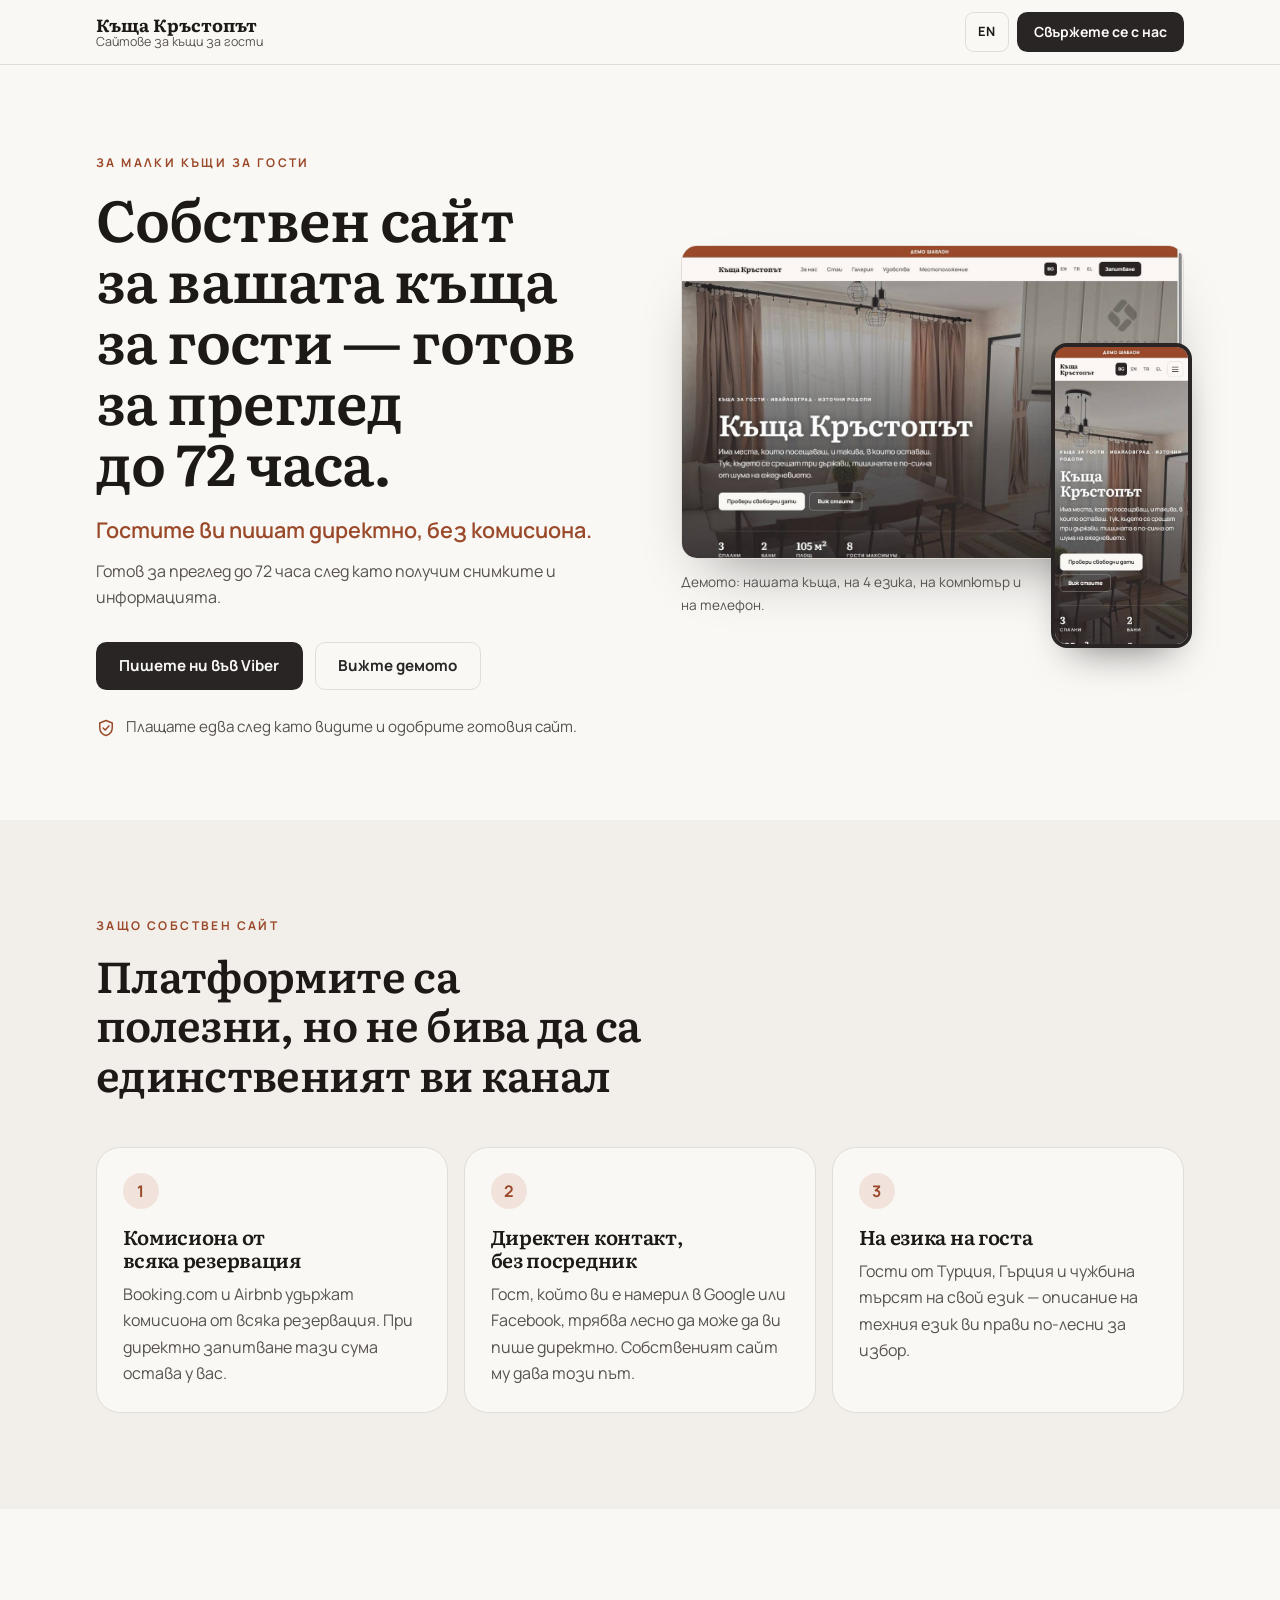
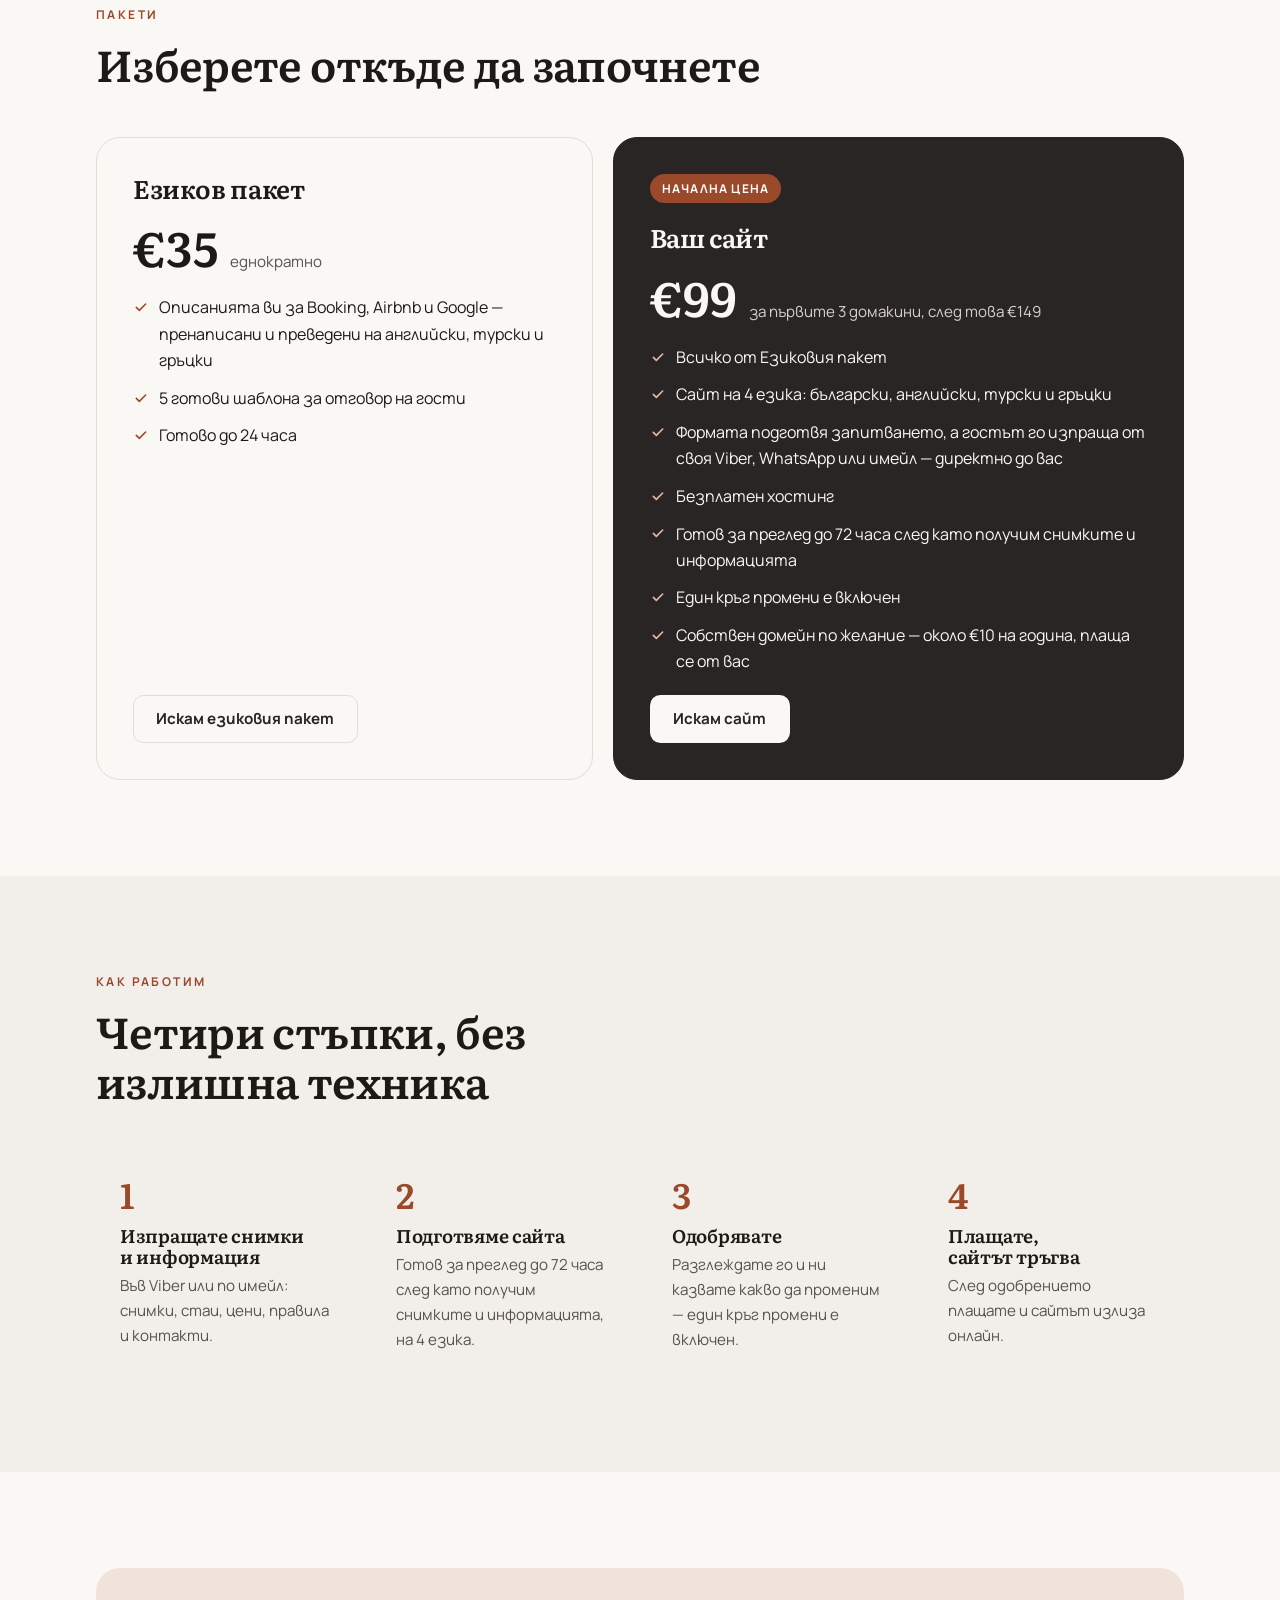
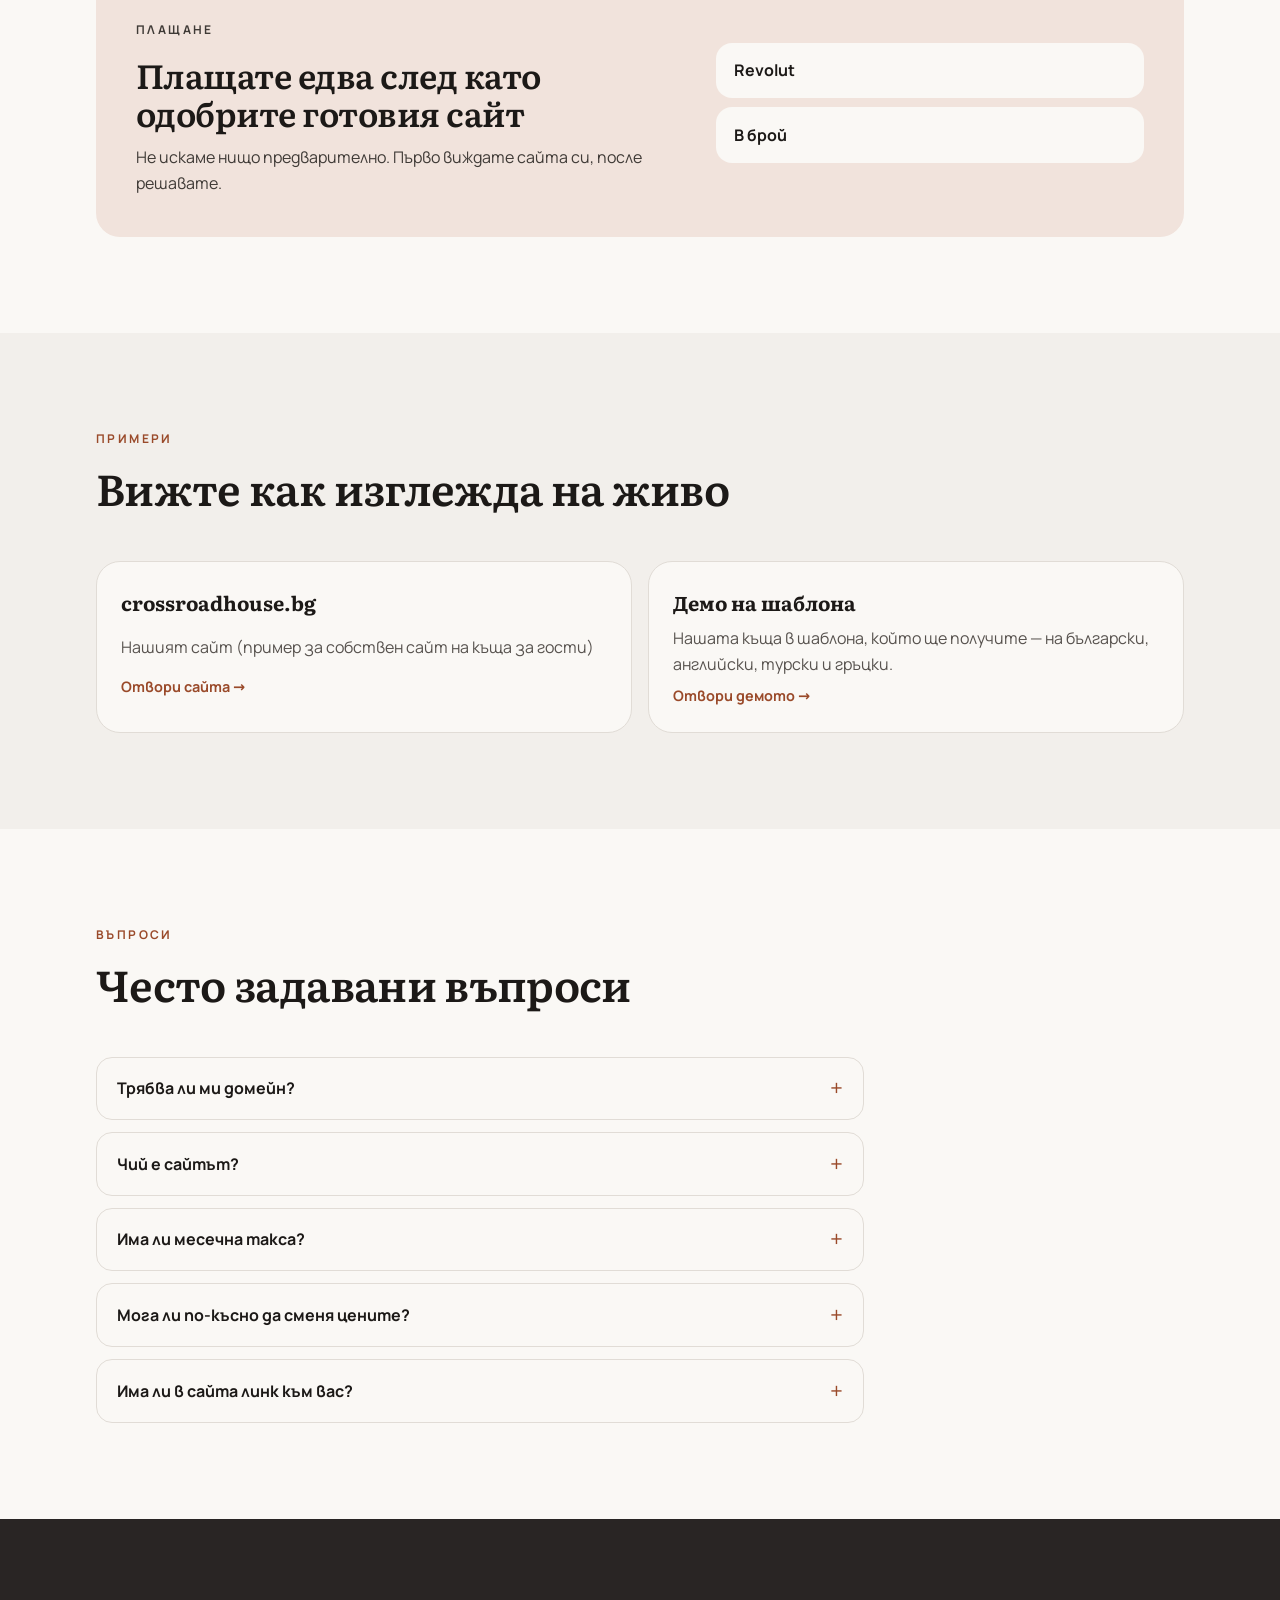
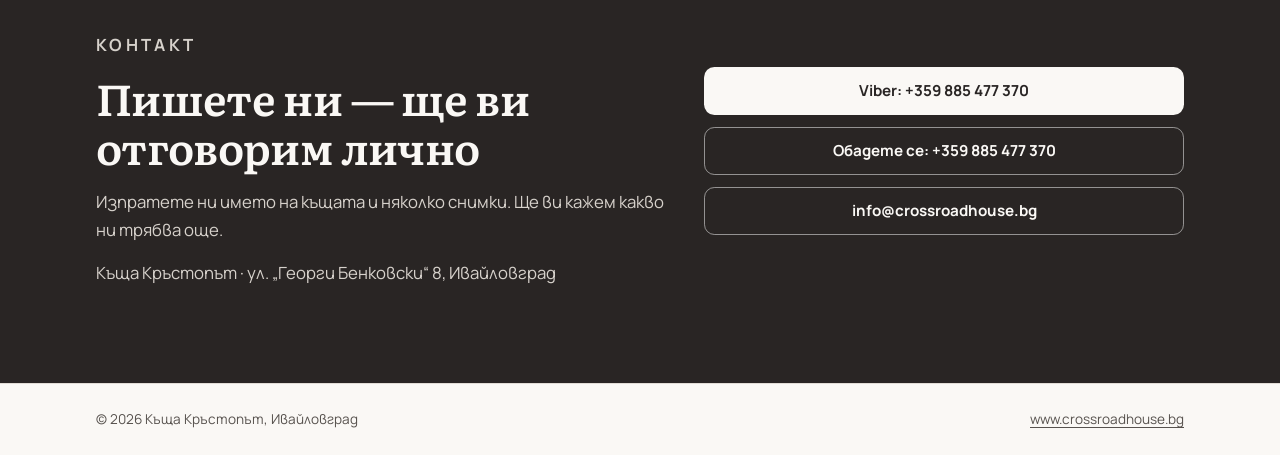
==== offer/index.html @ 69c19789 "Publish guesthouse website demo and offer page Co-Authored-By: Claude Opus 5.5 <noreply@anthropic.co" ====
<!doctype html>
<html lang="bg">
<head>
<meta charset="utf-8">
<meta name="viewport" content="width=device-width, initial-scale=1">
<title>Собствен сайт за вашата къща за гости — готов за преглед до 72 часа | Къща Кръстопът</title>
<meta name="description" content="Сайт на 4 езика за малки къщи за гости. Формата подготвя запитването, а гостът го изпраща от своя Viber, WhatsApp или имейл директно до вас, без комисиона. Плащате след одобрение.">
<meta property="og:type" content="website">
<meta property="og:site_name" content="Къща Кръстопът">
<meta property="og:title" content="Собствен сайт за вашата къща за гости — готов за преглед до 72 часа">
<meta property="og:description" content="Гостите ви пишат директно, без комисиона. Сайт на български, английски, турски и гръцки. Плащате след като одобрите готовия сайт.">
<meta property="og:image" content="https://veselin9931.github.io/guesthouse-web/offer/img/demo-desktop.jpg">
<meta property="og:image:width" content="1200">
<meta property="og:image:height" content="750">
<!-- og:url: set to the published address before sharing, e.g. https://USER.github.io/REPO/offer/ -->
<meta property="og:url" content="https://veselin9931.github.io/guesthouse-web/offer/">
<meta property="og:locale" content="bg_BG">
<meta name="twitter:card" content="summary_large_image">
<meta name="theme-color" content="#292524">
<link rel="icon" href="img/favicon.svg" type="image/svg+xml">
<link rel="stylesheet" href="fonts/fonts.css">
<style>
  :root {
    --color-primary: #292524;
    --color-accent: #9a4a2a;
    --color-bg: #faf8f5;
    --color-text: #1c1917;
    --color-surface: #f2efeb;
    --color-border: #e1dcd6;
    --color-muted: #57524e;
    --color-on-dark-muted: #d6d1cb;
    --font-heading: Literata, Georgia, serif;
    --font-body: Manrope, system-ui, -apple-system, "Segoe UI", sans-serif;
    --radius: 1rem;
    --radius-lg: 1.5rem;
    --gutter: clamp(1.25rem, 4vw, 2rem);
    --section-space: clamp(3.5rem, 8vw, 6rem);
  }
  *, *::before, *::after { box-sizing: border-box; }
  @media (prefers-reduced-motion: no-preference) { html { scroll-behavior: smooth; } }
  body { margin: 0; background: var(--color-bg); color: var(--color-text); font-family: var(--font-body); font-size: 1rem; line-height: 1.65; -webkit-font-smoothing: antialiased; }
  h1, h2, h3 { font-family: var(--font-heading); font-weight: 600; line-height: 1.15; letter-spacing: -0.015em; margin: 0; text-wrap: balance; }
  p { margin: 0; }
  ul, ol { margin: 0; padding: 0; list-style: none; }
  img { display: block; max-width: 100%; height: auto; }
  a { color: inherit; text-underline-offset: 0.2em; }
  :focus-visible { outline: 3px solid var(--color-accent); outline-offset: 3px; border-radius: 4px; }
  .dark :focus-visible { outline-color: var(--color-bg); }
  .visually-hidden { position: absolute !important; width: 1px; height: 1px; margin: -1px; overflow: hidden; clip: rect(0 0 0 0); white-space: nowrap; }
  .skip-link { position: absolute; left: 1rem; top: -4rem; z-index: 10; padding: 0.75rem 1rem; background: var(--color-primary); color: var(--color-bg); border-radius: 0.6rem; font-weight: 700; }
  .skip-link:focus { top: 1rem; }
  .container { width: 100%; max-width: calc(68rem + 2 * var(--gutter)); margin-inline: auto; padding-inline: var(--gutter); }
  .eyebrow { margin-bottom: 0.9rem; color: var(--color-accent); font-size: 0.75rem; font-weight: 700; letter-spacing: 0.2em; text-transform: uppercase; }
  .dark .eyebrow { color: var(--color-on-dark-muted); }
  .section { padding-block: var(--section-space); }
  .tinted { background: var(--color-surface); }
  .dark { background: var(--color-primary); color: var(--color-bg); }
  .section-title { font-size: clamp(1.8rem, 4.2vw, 2.7rem); }
  .section-head { max-width: 42rem; margin-bottom: clamp(2rem, 5vw, 3rem); }
  .section-head p:not(.eyebrow) { margin-top: 1rem; color: var(--color-muted); font-size: 1.05rem; }

  .button { display: inline-flex; align-items: center; justify-content: center; gap: 0.5rem; min-height: 3rem; padding: 0.75rem 1.4rem; border: 1.5px solid transparent; border-radius: 0.65rem; font: inherit; font-weight: 700; font-size: 0.95rem; line-height: 1.2; text-decoration: none; cursor: pointer; transition: background-color 180ms ease, border-color 180ms ease; }
  .button-primary { background: var(--color-primary); color: var(--color-bg); }
  .button-primary:hover { background: #1c1917; }
  .button-light { background: var(--color-bg); color: var(--color-primary); }
  .button-light:hover { background: #ebe7e2; }
  .button-outline { border-color: var(--color-border); color: var(--color-primary); }
  .button-outline:hover { border-color: var(--color-primary); }
  .button-ghost { border-color: rgb(255 255 255 / 0.5); color: var(--color-bg); }
  .button-ghost:hover { border-color: var(--color-bg); background: rgb(255 255 255 / 0.08); }

  .site-header { position: sticky; top: 0; z-index: 5; background: rgb(250 248 245 / 0.92); backdrop-filter: blur(10px); -webkit-backdrop-filter: blur(10px); border-bottom: 1px solid var(--color-border); }
  .header-inner { display: flex; align-items: center; justify-content: space-between; gap: 1rem; min-height: 4rem; }
  .brand { display: grid; line-height: 1.2; text-decoration: none; }
  .brand strong { font-family: var(--font-heading); font-size: 1.1rem; }
  .brand span { color: var(--color-muted); font-size: 0.78rem; }
  .header-actions { display: flex; align-items: center; gap: 0.5rem; }
  .lang-toggle { display: inline-grid; place-items: center; min-width: 2.75rem; min-height: 2.5rem; padding: 0 0.6rem; border: 1px solid var(--color-border); border-radius: 0.55rem; background: transparent; color: var(--color-text); font: inherit; font-size: 0.8rem; font-weight: 700; letter-spacing: 0.06em; cursor: pointer; }
  .lang-toggle:hover { border-color: var(--color-primary); }
  .header-cta { display: none; }
  @media (min-width: 720px) { .header-cta { display: inline-flex; min-height: 2.5rem; padding: 0.5rem 1rem; font-size: 0.875rem; } }

  .hero { padding-block: clamp(3rem, 8vw, 5.5rem) clamp(3rem, 7vw, 5rem); }
  .hero-grid { display: grid; gap: 3rem; align-items: center; }
  @media (min-width: 960px) { .hero-grid { grid-template-columns: 1.05fr 1fr; gap: 3.5rem; } }
  .hero h1 { font-size: clamp(2.2rem, 5.6vw, 3.6rem); line-height: 1.06; }
  .hero-lead { margin-top: 1.25rem; font-size: clamp(1.1rem, 2.4vw, 1.35rem); font-weight: 600; color: var(--color-accent); }
  .hero-timing { margin-top: 0.6rem; color: var(--color-muted); }
  .hero-actions { display: flex; flex-wrap: wrap; gap: 0.75rem; margin-top: 2rem; }
  .trust-note { display: flex; align-items: flex-start; gap: 0.6rem; margin-top: 1.5rem; color: var(--color-muted); font-size: 0.95rem; }
  .trust-note svg { flex-shrink: 0; margin-top: 0.2rem; color: var(--color-accent); }
  .preview { position: relative; margin: 0; padding-bottom: 2rem; }
  .preview-desktop { width: 100%; aspect-ratio: 1200 / 750; object-fit: cover; object-position: top; border-radius: var(--radius); border: 1px solid var(--color-border); box-shadow: 0 30px 60px -30px rgb(0 0 0 / 0.45); }
  .preview-mobile { position: absolute; right: -0.5rem; bottom: 0; width: 28%; aspect-ratio: 390 / 844; object-fit: cover; object-position: top; border-radius: 1rem; border: 4px solid var(--color-primary); box-shadow: 0 20px 40px -20px rgb(0 0 0 / 0.55); }
  .preview figcaption { margin-top: 0.75rem; padding-right: 32%; color: var(--color-muted); font-size: 0.85rem; }

  .problem-grid { display: grid; gap: 1rem; }
  @media (min-width: 820px) { .problem-grid { grid-template-columns: repeat(3, minmax(0, 1fr)); } }
  .problem { padding: 1.6rem; background: var(--color-bg); border: 1px solid var(--color-border); border-radius: var(--radius-lg); }
  .problem-number { display: inline-grid; place-items: center; width: 2.25rem; height: 2.25rem; margin-bottom: 1rem; border-radius: 999px; background: #f1e3dc; color: var(--color-accent); font-weight: 700; }
  .problem h3 { font-size: 1.25rem; margin-bottom: 0.6rem; }
  .problem p { color: var(--color-muted); }

  .package-grid { display: grid; gap: 1.25rem; align-items: stretch; }
  @media (min-width: 820px) { .package-grid { grid-template-columns: 1fr 1.15fr; } }
  .package { display: flex; flex-direction: column; gap: 1.25rem; padding: clamp(1.5rem, 4vw, 2.25rem); background: var(--color-bg); border: 1px solid var(--color-border); border-radius: var(--radius-lg); }
  .package.featured { background: var(--color-primary); color: var(--color-bg); border-color: var(--color-primary); }
  .package-tag { align-self: flex-start; padding: 0.3rem 0.75rem; border-radius: 999px; background: var(--color-accent); color: #fff; font-size: 0.75rem; font-weight: 700; letter-spacing: 0.1em; text-transform: uppercase; }
  .package h3 { font-size: 1.6rem; }
  .price { display: flex; align-items: baseline; flex-wrap: wrap; gap: 0.25rem 0.75rem; }
  .price strong { font-family: var(--font-heading); font-size: 3rem; font-weight: 600; line-height: 1; }
  .price span { color: var(--color-muted); font-size: 0.95rem; }
  .featured .price span { color: var(--color-on-dark-muted); }
  .features { display: grid; gap: 0.7rem; }
  .features li { display: flex; gap: 0.65rem; align-items: flex-start; }
  .features svg { flex-shrink: 0; margin-top: 0.3rem; color: var(--color-accent); }
  .featured .features svg { color: #e9b9a3; }
  .package .button { margin-top: auto; align-self: flex-start; }

  .steps { display: grid; gap: 1rem; counter-reset: step; }
  @media (min-width: 720px) { .steps { grid-template-columns: repeat(2, minmax(0, 1fr)); } }
  @media (min-width: 1000px) { .steps { grid-template-columns: repeat(4, minmax(0, 1fr)); } }
  .step { position: relative; padding: 1.5rem; background: var(--color-surface); border-radius: var(--radius-lg); counter-increment: step; }
  .step::before { content: counter(step); display: block; margin-bottom: 0.75rem; font-family: var(--font-heading); font-size: 2.2rem; font-weight: 600; line-height: 1; color: var(--color-accent); }
  .step h3 { font-size: 1.15rem; margin-bottom: 0.4rem; }
  .step p { color: var(--color-muted); font-size: 0.95rem; }

  .payment { display: grid; gap: 1.5rem; align-items: center; padding: clamp(1.5rem, 4vw, 2.5rem); border-radius: var(--radius-lg); background: #f1e3dc; }
  @media (min-width: 820px) { .payment { grid-template-columns: 1.3fr 1fr; } }
  .payment h2 { font-size: clamp(1.5rem, 3.4vw, 2.1rem); }
  .payment p { margin-top: 0.75rem; color: #3f3a36; }
  .payment-methods { display: grid; gap: 0.6rem; }
  .payment-methods li { display: flex; align-items: center; gap: 0.6rem; padding: 0.9rem 1.1rem; background: var(--color-bg); border-radius: var(--radius); font-weight: 700; }

  .examples { display: grid; gap: 1rem; }
  @media (min-width: 720px) { .examples { grid-template-columns: repeat(2, minmax(0, 1fr)); } }
  .example { display: grid; gap: 0.4rem; padding: 1.5rem; background: var(--color-bg); border: 1px solid var(--color-border); border-radius: var(--radius-lg); text-decoration: none; transition: border-color 180ms ease; }
  .example:hover { border-color: var(--color-primary); }
  .example strong { font-family: var(--font-heading); font-size: 1.25rem; }
  .example span { color: var(--color-muted); }
  .example em { color: var(--color-accent); font-style: normal; font-weight: 700; font-size: 0.9rem; }

  .faq { display: grid; gap: 0.75rem; max-width: 48rem; }
  .faq details { background: var(--color-bg); border: 1px solid var(--color-border); border-radius: var(--radius); }
  .faq summary { display: flex; justify-content: space-between; align-items: center; gap: 1rem; padding: 1.1rem 1.25rem; font-weight: 700; cursor: pointer; list-style: none; }
  .faq summary::-webkit-details-marker { display: none; }
  .faq summary::after { content: "+"; font-size: 1.4rem; font-weight: 400; line-height: 1; color: var(--color-accent); }
  .faq details[open] summary::after { content: "–"; }
  .faq details p { padding: 0 1.25rem 1.2rem; color: var(--color-muted); }

  .contact-grid { display: grid; gap: 2rem; align-items: center; }
  @media (min-width: 900px) { .contact-grid { grid-template-columns: 1.2fr 1fr; } }
  .contact-grid .section-title { color: var(--color-bg); }
  .contact-grid p { margin-top: 1rem; color: var(--color-on-dark-muted); font-size: 1.05rem; }
  .contact-actions { display: grid; gap: 0.75rem; }
  .seller { margin-top: 1.5rem; color: var(--color-on-dark-muted); font-size: 0.95rem; }

  .site-footer { padding-block: 1.5rem; border-top: 1px solid var(--color-border); color: var(--color-muted); font-size: 0.85rem; }
  .footer-inner { display: flex; flex-wrap: wrap; justify-content: space-between; gap: 0.5rem 1.5rem; }
  @media (prefers-reduced-motion: reduce) { *, *::before, *::after { transition-duration: 0.01ms !important; } }
</style>
</head>
<body>
<a class="skip-link" href="#main" data-i18n="skip">Към съдържанието</a>

<header class="site-header">
  <div class="container header-inner">
    <a class="brand" href="#top">
      <strong>Къща Кръстопът</strong>
      <span data-i18n="brandSub">Сайтове за къщи за гости</span>
    </a>
    <div class="header-actions">
      <button class="lang-toggle" id="lang-toggle" type="button" lang="en"><span id="lang-toggle-code">EN</span><span class="visually-hidden" id="lang-toggle-name"> – English</span></button>
      <a class="button button-primary header-cta" href="#contact" data-i18n="headerCta">Свържете се с нас</a>
    </div>
  </div>
</header>

<main id="main" tabindex="-1">
  <section class="hero" id="top" aria-labelledby="hero-title">
    <div class="container hero-grid">
      <div>
        <p class="eyebrow" data-i18n="heroEyebrow">За малки къщи за гости</p>
        <h1 id="hero-title" data-i18n="heroTitle">Собствен сайт за вашата къща за гости — готов за преглед до 72 часа.</h1>
        <p class="hero-lead" data-i18n="heroLead">Гостите ви пишат директно, без комисиона.</p>
        <p class="hero-timing" data-i18n="heroTiming">Готов за преглед до 72 часа след като получим снимките и информацията.</p>
        <div class="hero-actions">
          <a class="button button-primary" href="viber://chat?number=%2B359885477370" data-i18n="ctaViber">Пишете ни във Viber</a>
          <a class="button button-outline" href="../demo-crossroad/index.html" data-i18n="ctaDemo">Вижте демото</a>
        </div>
        <p class="trust-note">
          <svg width="20" height="20" viewBox="0 0 24 24" fill="none" stroke="currentColor" stroke-width="1.8" stroke-linecap="round" stroke-linejoin="round" aria-hidden="true"><path d="M12 3 4.5 6v5.5c0 4.6 3.2 8.4 7.5 9.5 4.3-1.1 7.5-4.9 7.5-9.5V6Z"/><path d="m8.5 12 2.5 2.5 4.5-5"/></svg>
          <span data-i18n="heroTrust">Плащате едва след като видите и одобрите готовия сайт.</span>
        </p>
      </div>
      <figure class="preview">
        <img class="preview-desktop" src="img/demo-desktop.jpg" width="1200" height="750" alt="Демо сайт на Къща Кръстопът на компютър" data-i18n-alt="previewDesktopAlt">
        <img class="preview-mobile" src="img/demo-mobile.jpg" width="390" height="844" alt="Същият сайт на телефон" data-i18n-alt="previewMobileAlt">
        <figcaption data-i18n="previewCaption">Демото: нашата къща, на 4 езика, на компютър и на телефон.</figcaption>
      </figure>
    </div>
  </section>

  <section class="section tinted" aria-labelledby="problem-title">
    <div class="container">
      <div class="section-head">
        <p class="eyebrow" data-i18n="problemEyebrow">Защо собствен сайт</p>
        <h2 class="section-title" id="problem-title" data-i18n="problemTitle">Платформите са полезни, но не бива да са единственият ви канал</h2>
      </div>
      <ul class="problem-grid">
        <li class="problem">
          <span class="problem-number" aria-hidden="true">1</span>
          <h3 data-i18n="problem1Title">Комисиона от всяка резервация</h3>
          <p data-i18n="problem1Text">Booking.com и Airbnb удържат комисиона от всяка резервация. При директно запитване тази сума остава у вас.</p>
        </li>
        <li class="problem">
          <span class="problem-number" aria-hidden="true">2</span>
          <h3 data-i18n="problem2Title">Директен контакт, без посредник</h3>
          <p data-i18n="problem2Text">Гост, който ви е намерил в Google или Facebook, трябва лесно да може да ви пише директно. Собственият сайт му дава този път.</p>
        </li>
        <li class="problem">
          <span class="problem-number" aria-hidden="true">3</span>
          <h3 data-i18n="problem3Title">На езика на госта</h3>
          <p data-i18n="problem3Text">Гости от Турция, Гърция и чужбина търсят на свой език — описание на техния език ви прави по-лесни за избор.</p>
        </li>
      </ul>
    </div>
  </section>

  <section class="section" id="packages" aria-labelledby="packages-title">
    <div class="container">
      <div class="section-head">
        <p class="eyebrow" data-i18n="packagesEyebrow">Пакети</p>
        <h2 class="section-title" id="packages-title" data-i18n="packagesTitle">Изберете откъде да започнете</h2>
      </div>
      <div class="package-grid">
        <article class="package" aria-labelledby="package-language-title">
          <h3 id="package-language-title" data-i18n="langPackTitle">Езиков пакет</h3>
          <p class="price"><strong>€35</strong> <span data-i18n="langPackPriceNote">еднократно</span></p>
          <ul class="features">
            <li><svg width="16" height="16" viewBox="0 0 24 24" fill="none" stroke="currentColor" stroke-width="2.4" stroke-linecap="round" stroke-linejoin="round" aria-hidden="true"><path d="m5 12.5 4.5 4.5L19 7.5"/></svg><span data-i18n="langPack1">Описанията ви за Booking, Airbnb и Google — пренаписани и преведени на английски, турски и гръцки</span></li>
            <li><svg width="16" height="16" viewBox="0 0 24 24" fill="none" stroke="currentColor" stroke-width="2.4" stroke-linecap="round" stroke-linejoin="round" aria-hidden="true"><path d="m5 12.5 4.5 4.5L19 7.5"/></svg><span data-i18n="langPack2">5 готови шаблона за отговор на гости</span></li>
            <li><svg width="16" height="16" viewBox="0 0 24 24" fill="none" stroke="currentColor" stroke-width="2.4" stroke-linecap="round" stroke-linejoin="round" aria-hidden="true"><path d="m5 12.5 4.5 4.5L19 7.5"/></svg><span data-i18n="langPack3">Готово до 24 часа</span></li>
          </ul>
          <a class="button button-outline" href="#contact" data-i18n="langPackCta">Искам езиковия пакет</a>
        </article>

        <article class="package featured" aria-labelledby="package-site-title">
          <p class="package-tag" data-i18n="sitePackTag">Начална цена</p>
          <h3 id="package-site-title" data-i18n="sitePackTitle">Ваш сайт</h3>
          <p class="price"><strong>€99</strong> <span data-i18n="sitePackPriceNote">за първите 3 домакини, след това €149</span></p>
          <ul class="features">
            <li><svg width="16" height="16" viewBox="0 0 24 24" fill="none" stroke="currentColor" stroke-width="2.4" stroke-linecap="round" stroke-linejoin="round" aria-hidden="true"><path d="m5 12.5 4.5 4.5L19 7.5"/></svg><span data-i18n="sitePack1">Всичко от Езиковия пакет</span></li>
            <li><svg width="16" height="16" viewBox="0 0 24 24" fill="none" stroke="currentColor" stroke-width="2.4" stroke-linecap="round" stroke-linejoin="round" aria-hidden="true"><path d="m5 12.5 4.5 4.5L19 7.5"/></svg><span data-i18n="sitePack2">Сайт на 4 езика: български, английски, турски и гръцки</span></li>
            <li><svg width="16" height="16" viewBox="0 0 24 24" fill="none" stroke="currentColor" stroke-width="2.4" stroke-linecap="round" stroke-linejoin="round" aria-hidden="true"><path d="m5 12.5 4.5 4.5L19 7.5"/></svg><span data-i18n="sitePack3">Формата подготвя запитването, а гостът го изпраща от своя Viber, WhatsApp или имейл — директно до вас</span></li>
            <li><svg width="16" height="16" viewBox="0 0 24 24" fill="none" stroke="currentColor" stroke-width="2.4" stroke-linecap="round" stroke-linejoin="round" aria-hidden="true"><path d="m5 12.5 4.5 4.5L19 7.5"/></svg><span data-i18n="sitePack4">Безплатен хостинг</span></li>
            <li><svg width="16" height="16" viewBox="0 0 24 24" fill="none" stroke="currentColor" stroke-width="2.4" stroke-linecap="round" stroke-linejoin="round" aria-hidden="true"><path d="m5 12.5 4.5 4.5L19 7.5"/></svg><span data-i18n="sitePack5">Готов за преглед до 72 часа след като получим снимките и информацията</span></li>
            <li><svg width="16" height="16" viewBox="0 0 24 24" fill="none" stroke="currentColor" stroke-width="2.4" stroke-linecap="round" stroke-linejoin="round" aria-hidden="true"><path d="m5 12.5 4.5 4.5L19 7.5"/></svg><span data-i18n="sitePack6">Един кръг промени е включен</span></li>
            <li><svg width="16" height="16" viewBox="0 0 24 24" fill="none" stroke="currentColor" stroke-width="2.4" stroke-linecap="round" stroke-linejoin="round" aria-hidden="true"><path d="m5 12.5 4.5 4.5L19 7.5"/></svg><span data-i18n="sitePack7">Собствен домейн по желание — около €10 на година, плаща се от вас</span></li>
          </ul>
          <a class="button button-light" href="#contact" data-i18n="sitePackCta">Искам сайт</a>
        </article>
      </div>
    </div>
  </section>

  <section class="section tinted" aria-labelledby="steps-title">
    <div class="container">
      <div class="section-head">
        <p class="eyebrow" data-i18n="stepsEyebrow">Как работим</p>
        <h2 class="section-title" id="steps-title" data-i18n="stepsTitle">Четири стъпки, без излишна техника</h2>
      </div>
      <ol class="steps">
        <li class="step"><h3 data-i18n="step1Title">Изпращате снимки и информация</h3><p data-i18n="step1Text">Във Viber или по имейл: снимки, стаи, цени, правила и контакти.</p></li>
        <li class="step"><h3 data-i18n="step2Title">Подготвяме сайта</h3><p data-i18n="step2Text">Готов за преглед до 72 часа след като получим снимките и информацията, на 4 езика.</p></li>
        <li class="step"><h3 data-i18n="step3Title">Одобрявате</h3><p data-i18n="step3Text">Разглеждате го и ни казвате какво да променим — един кръг промени е включен.</p></li>
        <li class="step"><h3 data-i18n="step4Title">Плащате, сайтът тръгва</h3><p data-i18n="step4Text">След одобрението плащате и сайтът излиза онлайн.</p></li>
      </ol>
    </div>
  </section>

  <section class="section" aria-labelledby="payment-title">
    <div class="container">
      <div class="payment">
        <div>
          <p class="eyebrow" data-i18n="paymentEyebrow">Плащане</p>
          <h2 id="payment-title" data-i18n="paymentTitle">Плащате едва след като одобрите готовия сайт</h2>
          <p data-i18n="paymentText">Не искаме нищо предварително. Първо виждате сайта си, после решавате.</p>
        </div>
        <ul class="payment-methods">
          <li data-i18n="paymentRevolut">Revolut</li>
          <li data-i18n="paymentCash">В брой</li>
        </ul>
      </div>
    </div>
  </section>

  <section class="section tinted" aria-labelledby="examples-title">
    <div class="container">
      <div class="section-head">
        <p class="eyebrow" data-i18n="examplesEyebrow">Примери</p>
        <h2 class="section-title" id="examples-title" data-i18n="examplesTitle">Вижте как изглежда на живо</h2>
      </div>
      <div class="examples">
        <a class="example" href="https://www.crossroadhouse.bg" target="_blank" rel="noopener noreferrer">
          <strong>crossroadhouse.bg</strong>
          <span data-i18n="example1Text">Нашият сайт (пример за собствен сайт на къща за гости)</span>
          <em data-i18n="example1Cta">Отвори сайта →</em>
        </a>
        <a class="example" href="../demo-crossroad/index.html">
          <strong data-i18n="example2Title">Демо на шаблона</strong>
          <span data-i18n="example2Text">Нашата къща в шаблона, който ще получите — на български, английски, турски и гръцки.</span>
          <em data-i18n="example2Cta">Отвори демото →</em>
        </a>
      </div>
    </div>
  </section>

  <section class="section" aria-labelledby="faq-title">
    <div class="container">
      <div class="section-head">
        <p class="eyebrow" data-i18n="faqEyebrow">Въпроси</p>
        <h2 class="section-title" id="faq-title" data-i18n="faqTitle">Често задавани въпроси</h2>
      </div>
      <div class="faq">
        <details><summary data-i18n="faq1Q">Трябва ли ми домейн?</summary><p data-i18n="faq1A">Не. Сайтът работи на безплатен адрес, например ime-na-kashtata.pages.dev. Ако искате собствен домейн, той струва около €10 на година и се плаща от вас.</p></details>
        <details><summary data-i18n="faq2Q">Чий е сайтът?</summary><p data-i18n="faq2A">Ваш — получавате всички файлове; ако хостингът е в наш акаунт, прехвърляме го при поискване.</p></details>
        <details><summary data-i18n="faq3Q">Има ли месечна такса?</summary><p data-i18n="faq3A">Не. Хостингът е безплатен.</p></details>
        <details><summary data-i18n="faq4Q">Мога ли по-късно да сменя цените?</summary><p data-i18n="faq4A">Да, просто ни пишете. Малките промени са безплатни през първите 3 месеца.</p></details>
        <details><summary data-i18n="faq5Q">Има ли в сайта линк към вас?</summary><p data-i18n="faq5A">В долната част на сайта има малък линк към нас — махаме го при поискване.</p></details>
      </div>
    </div>
  </section>

  <section class="section dark" id="contact" aria-labelledby="contact-title">
    <div class="container contact-grid">
      <div>
        <p class="eyebrow" data-i18n="contactEyebrow">Контакт</p>
        <h2 class="section-title" id="contact-title" data-i18n="contactTitle">Пишете ни — ще ви отговорим лично</h2>
        <p data-i18n="contactText">Изпратете ни името на къщата и няколко снимки. Ще ви кажем какво ни трябва още.</p>
        <p class="seller" data-i18n="seller">Къща Кръстопът · ул. „Георги Бенковски“ 8, Ивайловград</p>
      </div>
      <div class="contact-actions">
        <a class="button button-light" href="viber://chat?number=%2B359885477370" data-i18n="contactViber">Viber: +359 885 477 370</a>
        <a class="button button-ghost" href="tel:+359885477370" data-i18n="contactPhone">Обадете се: +359 885 477 370</a>
        <a class="button button-ghost" id="email-link" href="mailto:info@crossroadhouse.bg?subject=%D0%A1%D0%B0%D0%B9%D1%82%20%D0%B7%D0%B0%20%D0%BA%D1%8A%D1%89%D0%B0%20%D0%B7%D0%B0%20%D0%B3%D0%BE%D1%81%D1%82%D0%B8">info@crossroadhouse.bg</a>
      </div>
    </div>
  </section>
</main>

<footer class="site-footer">
  <div class="container footer-inner">
    <p data-i18n="footerSeller">© 2026 Къща Кръстопът, Ивайловград</p>
    <p><a href="https://www.crossroadhouse.bg" target="_blank" rel="noopener noreferrer">www.crossroadhouse.bg</a></p>
  </div>
</footer>

<script>
(function () {
  "use strict";
  const LANG_STORAGE_KEY = "offer-lang";
  const EMAIL_SUBJECTS = { bg: "Сайт за къща за гости", en: "Website for my guesthouse" };
  const EN = {
    skip: "Skip to content", brandSub: "Websites for guesthouses", headerCta: "Get in touch",
    heroEyebrow: "For small guesthouses", heroTitle: "Your own guesthouse website — ready for review within 72 hours.",
    heroLead: "Guests message you directly, with no commission.",
    heroTiming: "Ready for your review within 72 hours of receiving your photos and details.", ctaViber: "Message us on Viber", ctaDemo: "See the demo",
    heroTrust: "You pay only after you have seen and approved the finished site.",
    previewDesktopAlt: "Crossroad House demo site on a laptop", previewMobileAlt: "The same site on a phone",
    previewCaption: "The demo: our own house, in 4 languages, on desktop and on a phone.",
    problemEyebrow: "Why your own website", problemTitle: "Booking platforms are useful, but they should not be your only channel",
    problem1Title: "Commission on every booking", problem1Text: "Booking.com and Airbnb deduct a commission from every booking. With a direct inquiry, that money stays with you.",
    problem2Title: "A direct line, no middleman", problem2Text: "A guest who finds you on Google or Facebook should be able to write to you directly and easily. Your own site gives them that route.",
    problem3Title: "In your guest's language", problem3Text: "Guests from Turkey, Greece and further afield search in their own language. A description in their language makes you an easier choice.",
    packagesEyebrow: "Packages", packagesTitle: "Choose where to start",
    langPackTitle: "Language pack", langPackPriceNote: "one-off",
    langPack1: "Your Booking, Airbnb and Google descriptions rewritten and translated into English, Turkish and Greek",
    langPack2: "5 ready-made reply templates for guests", langPack3: "Delivered within 24 hours", langPackCta: "I want the language pack",
    sitePackTag: "Launch price", sitePackTitle: "Your own website", sitePackPriceNote: "for the first 3 hosts, then €149",
    sitePack1: "Everything in the Language pack", sitePack2: "A website in 4 languages: Bulgarian, English, Turkish and Greek",
    sitePack3: "The form prepares the inquiry and the guest sends it from their own Viber, WhatsApp or email, straight to you",
    sitePack4: "Free hosting", sitePack5: "Ready for your review within 72 hours of receiving your photos and details",
    sitePack6: "One round of changes included", sitePack7: "Your own domain if you want one: about €10 a year, paid by you", sitePackCta: "I want a website",
    stepsEyebrow: "How it works", stepsTitle: "Four steps, no technical hassle",
    step1Title: "You send photos and details", step1Text: "Via Viber or email: photos, rooms, prices, house rules and contacts.",
    step2Title: "We build the site", step2Text: "Ready for your review within 72 hours of receiving your photos and details, in 4 languages.",
    step3Title: "You approve it", step3Text: "Look it over and tell us what to change: one round of changes is included.",
    step4Title: "You pay, the site goes live", step4Text: "Once you approve, you pay and the site goes live.",
    paymentEyebrow: "Payment", paymentTitle: "You pay only after you approve the finished site",
    paymentText: "We ask for nothing up front. You see your site first, then you decide.", paymentRevolut: "Revolut", paymentCash: "Cash",
    examplesEyebrow: "Examples", examplesTitle: "See it live",
    example1Text: "Our own website (an example of a guesthouse's own site)", example1Cta: "Open the site →",
    example2Title: "Template demo", example2Text: "Our house in the template you will get, in Bulgarian, English, Turkish and Greek.", example2Cta: "Open the demo →",
    faqEyebrow: "Questions", faqTitle: "Frequently asked questions",
    faq1Q: "Do I need a domain?", faq1A: "No. The site works on a free address such as your-house-name.pages.dev. If you want your own domain, it costs about €10 a year and you pay for it.",
    faq2Q: "Who owns the site?", faq2A: "You do. You get all the files; if the hosting is in our account, we transfer it to you on request.",
    faq3Q: "Is there a monthly fee?", faq3A: "No. Hosting is free.",
    faq4Q: "Can I change my prices later?", faq4A: "Yes, just send us a message. Small updates are free for the first 3 months.",
    faq5Q: "Is there a link to you on my site?", faq5A: "There is a small link to us at the bottom of the site. We remove it on request.",
    contactEyebrow: "Contact", contactTitle: "Write to us and we will reply personally",
    contactText: "Send us the name of your house and a few photos. We will tell you what else we need.",
    seller: "Къща Кръстопът (Crossroad House) · 8 Georgi Benkovski St., Ivaylovgrad, Bulgaria",
    contactViber: "Viber: +359 885 477 370", contactPhone: "Call: +359 885 477 370", footerSeller: "© 2026 Къща Кръстопът, Ivaylovgrad",
  };
  const META_EN = {
    title: "Your own guesthouse website — ready for review within 72 hours | Къща Кръстопът",
    description: "A 4-language website for small guesthouses. The form prepares the inquiry and the guest sends it from their own Viber, WhatsApp or email straight to you, with no commission. Pay after approval.",
  };
  const state = { lang: "bg", originals: new Map(), originalTitle: document.title, originalDescription: "" };

  function rememberOriginal(element, key, value) {
    if (!state.originals.has(element)) state.originals.set(element, {});
    const stored = state.originals.get(element);
    if (!(key in stored)) stored[key] = value;
    return stored[key];
  }

  function translateElements(lang) {
    document.querySelectorAll("[data-i18n]").forEach((element) => {
      const original = rememberOriginal(element, "text", element.textContent);
      element.textContent = lang === "en" ? EN[element.dataset.i18n] || original : original;
    });
    document.querySelectorAll("[data-i18n-alt]").forEach((element) => {
      const original = rememberOriginal(element, "alt", element.alt);
      element.alt = lang === "en" ? EN[element.dataset.i18nAlt] || original : original;
    });
  }

  function updateDocumentMeta(lang) {
    const description = document.querySelector('meta[name="description"]');
    if (!state.originalDescription) state.originalDescription = description.content;
    document.documentElement.lang = lang;
    document.title = lang === "en" ? META_EN.title : state.originalTitle;
    description.content = lang === "en" ? META_EN.description : state.originalDescription;
    document.getElementById("email-link").href = "mailto:info@crossroadhouse.bg?subject=" + encodeURIComponent(EMAIL_SUBJECTS[lang]);
  }

  const TOGGLE_LANGUAGE_NAMES = { bg: " – Български", en: " – English" };

  function updateToggle(lang) {
    const target = lang === "en" ? "bg" : "en";
    document.getElementById("lang-toggle").lang = target;
    document.getElementById("lang-toggle-code").textContent = target.toUpperCase();
    document.getElementById("lang-toggle-name").textContent = TOGGLE_LANGUAGE_NAMES[target];
  }

  function persistLang(lang) {
    try {
      localStorage.setItem(LANG_STORAGE_KEY, lang);
    } catch (error) {
      console.warn("Language preference not saved:", error.message);
    }
    try {
      const url = new URL(location.href);
      if (lang === "en") url.searchParams.set("lang", "en");
      else url.searchParams.delete("lang");
      history.replaceState(null, "", url.href);
    } catch (error) {
      console.warn("Language not written to URL:", error.message);
    }
  }

  function applyLang(lang) {
    state.lang = lang;
    translateElements(lang);
    updateDocumentMeta(lang);
    updateToggle(lang);
  }

  function initialLang() {
    const query = new URLSearchParams(location.search).get("lang");
    if (query === "en" || query === "bg") return query;
    try {
      return localStorage.getItem(LANG_STORAGE_KEY) === "en" ? "en" : "bg";
    } catch (error) {
      return "bg";
    }
  }

  document.getElementById("lang-toggle").addEventListener("click", () => {
    const next = state.lang === "en" ? "bg" : "en";
    applyLang(next);
    persistLang(next);
  });
  if (initialLang() === "en") applyLang("en");
})();
</script>
</body>
</html>
---- offer/fonts/fonts.css ----
/* Self-hosted Literata and Manrope (SIL Open Font License 1.1, see OFL-*.txt).
   Variable fonts: one file per script covers weights 400-700. unicode-range makes
   browsers download only the scripts a page actually uses. */

@font-face {
  font-family: "Literata";
  font-style: normal;
  font-weight: 400 700;
  font-display: swap;
  src: url("literata-cyrillic.woff2") format("woff2");
  unicode-range: U+0301, U+0400-045F, U+0490-0491, U+04B0-04B1, U+2116;
}

@font-face {
  font-family: "Literata";
  font-style: normal;
  font-weight: 400 700;
  font-display: swap;
  src: url("literata-greek.woff2") format("woff2");
  unicode-range: U+0370-0377, U+037A-037F, U+0384-038A, U+038C, U+038E-03A1, U+03A3-03FF;
}

@font-face {
  font-family: "Literata";
  font-style: normal;
  font-weight: 400 700;
  font-display: swap;
  src: url("literata-latin-ext.woff2") format("woff2");
  unicode-range: U+0100-02BA, U+02BD-02C5, U+02C7-02CC, U+02CE-02D7, U+02DD-02FF, U+0304, U+0308, U+0329, U+1D00-1DBF, U+1E00-1E9F, U+1EF2-1EFF, U+2020, U+20A0-20AB, U+20AD-20C4, U+2113, U+2C60-2C7F, U+A720-A7FF;
}

@font-face {
  font-family: "Literata";
  font-style: normal;
  font-weight: 400 700;
  font-display: swap;
  src: url("literata-latin.woff2") format("woff2");
  unicode-range: U+0000-00FF, U+0131, U+0152-0153, U+02BB-02BC, U+02C6, U+02DA, U+02DC, U+0304, U+0308, U+0329, U+2000-206F, U+20AC, U+2122, U+2191, U+2193, U+2212, U+2215, U+FEFF, U+FFFD;
}

@font-face {
  font-family: "Manrope";
  font-style: normal;
  font-weight: 400 700;
  font-display: swap;
  src: url("manrope-cyrillic.woff2") format("woff2");
  unicode-range: U+0301, U+0400-045F, U+0490-0491, U+04B0-04B1, U+2116;
}

@font-face {
  font-family: "Manrope";
  font-style: normal;
  font-weight: 400 700;
  font-display: swap;
  src: url("manrope-greek.woff2") format("woff2");
  unicode-range: U+0370-0377, U+037A-037F, U+0384-038A, U+038C, U+038E-03A1, U+03A3-03FF;
}

@font-face {
  font-family: "Manrope";
  font-style: normal;
  font-weight: 400 700;
  font-display: swap;
  src: url("manrope-latin-ext.woff2") format("woff2");
  unicode-range: U+0100-02BA, U+02BD-02C5, U+02C7-02CC, U+02CE-02D7, U+02DD-02FF, U+0304, U+0308, U+0329, U+1D00-1DBF, U+1E00-1E9F, U+1EF2-1EFF, U+2020, U+20A0-20AB, U+20AD-20C4, U+2113, U+2C60-2C7F, U+A720-A7FF;
}

@font-face {
  font-family: "Manrope";
  font-style: normal;
  font-weight: 400 700;
  font-display: swap;
  src: url("manrope-latin.woff2") format("woff2");
  unicode-range: U+0000-00FF, U+0131, U+0152-0153, U+02BB-02BC, U+02C6, U+02DA, U+02DC, U+0304, U+0308, U+0329, U+2000-206F, U+20AC, U+2122, U+2191, U+2193, U+2212, U+2215, U+FEFF, U+FFFD;
}
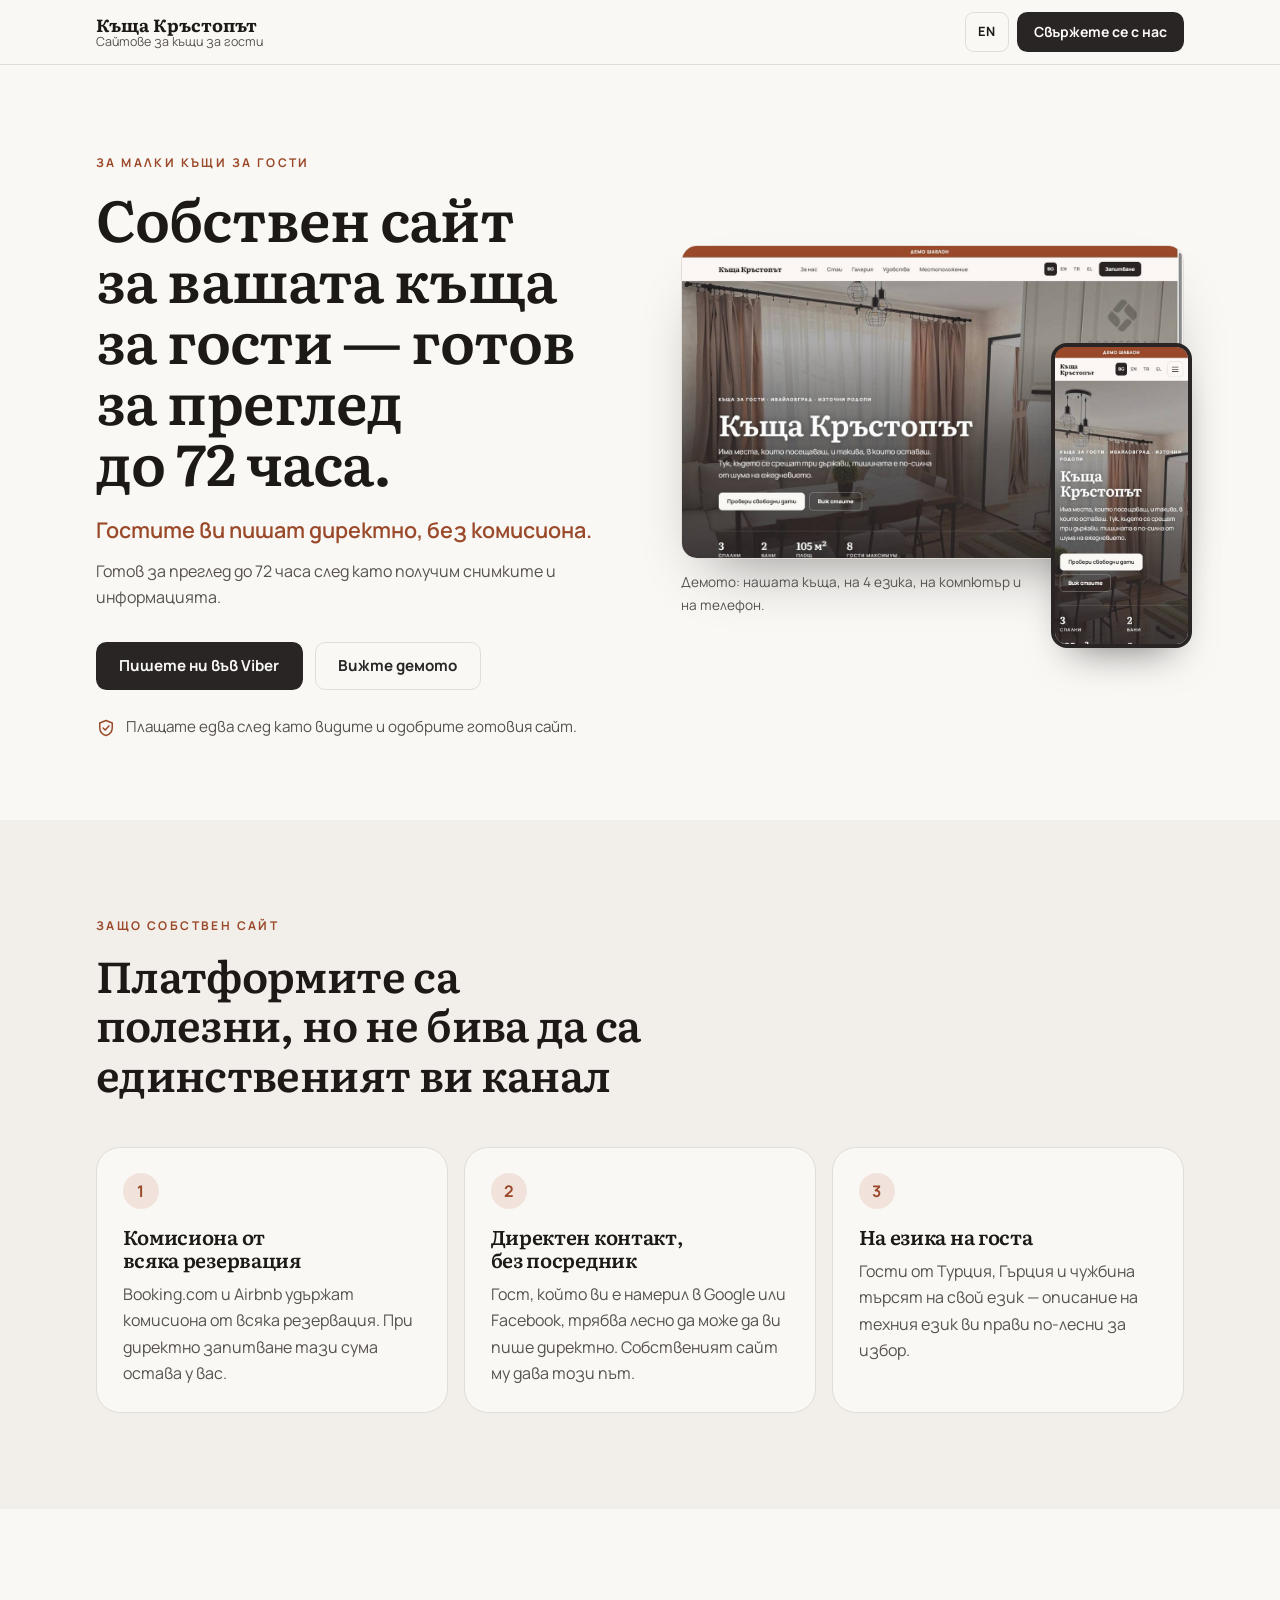
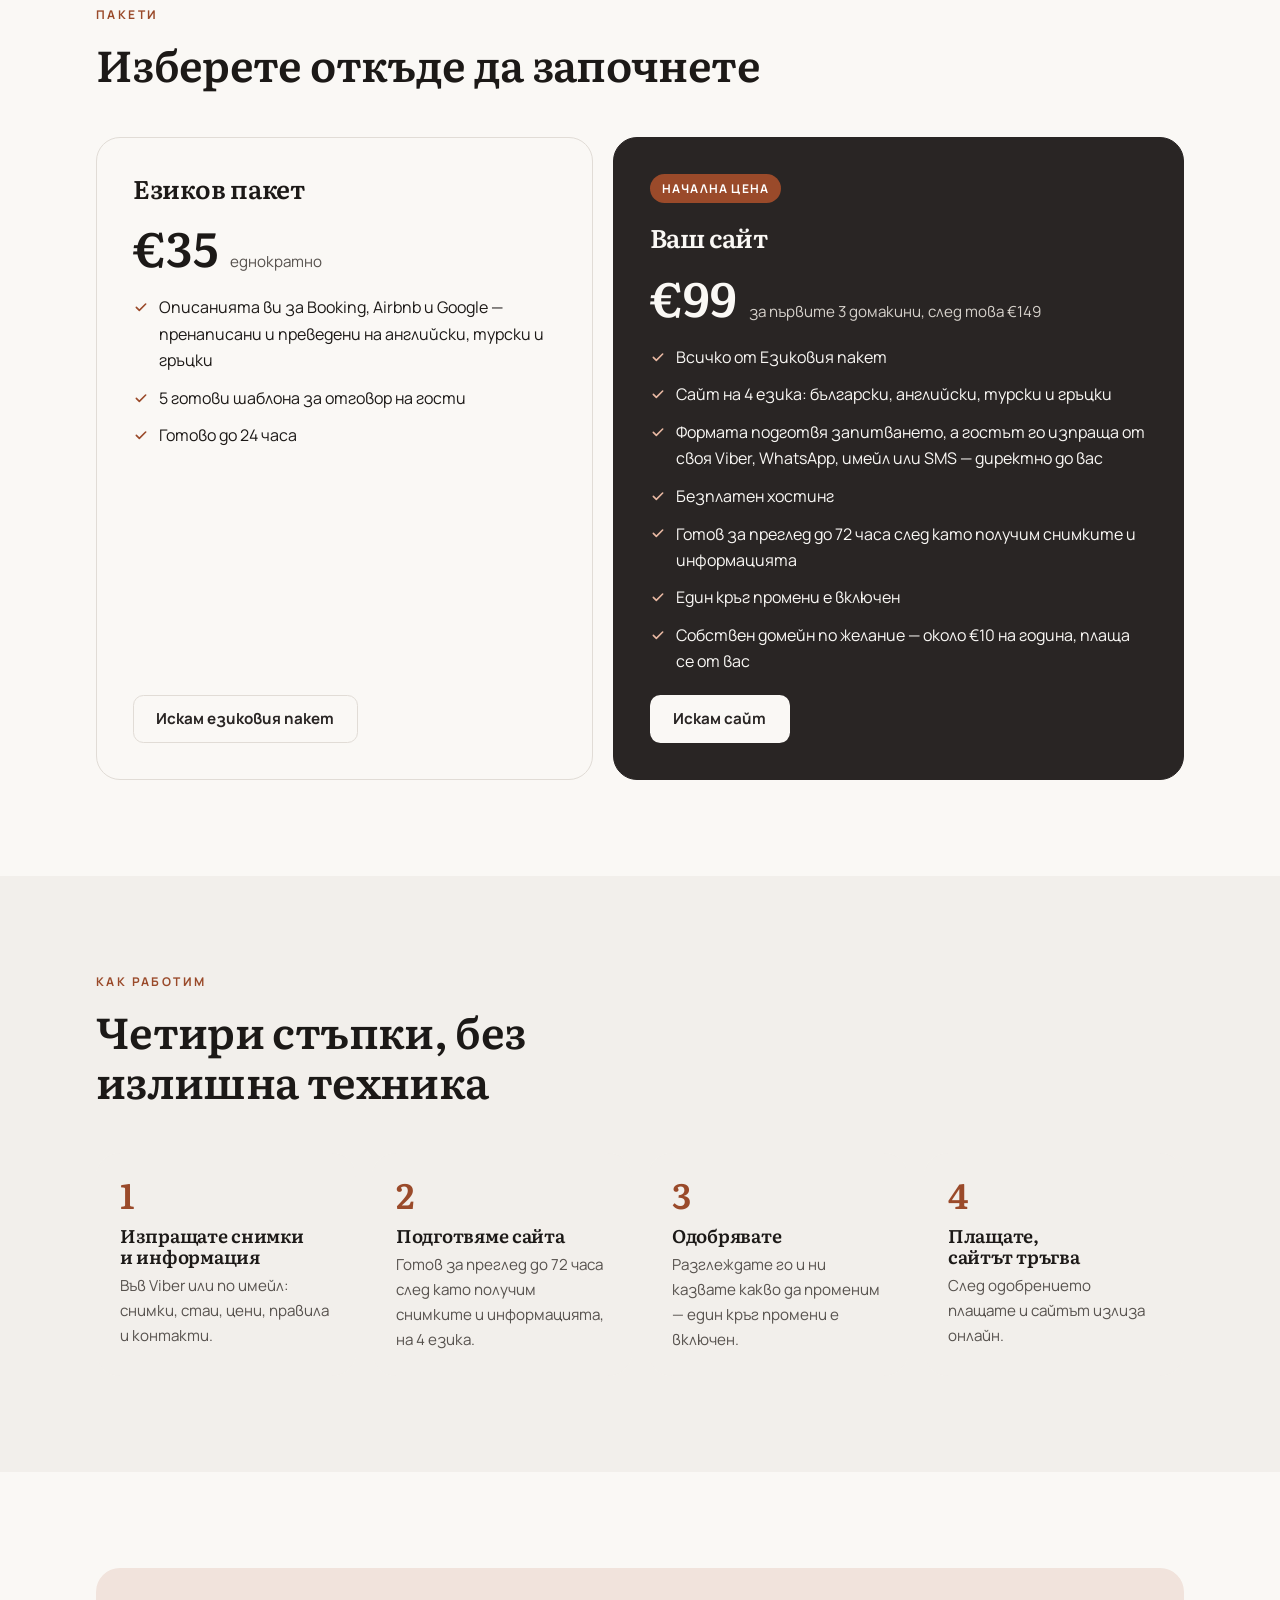
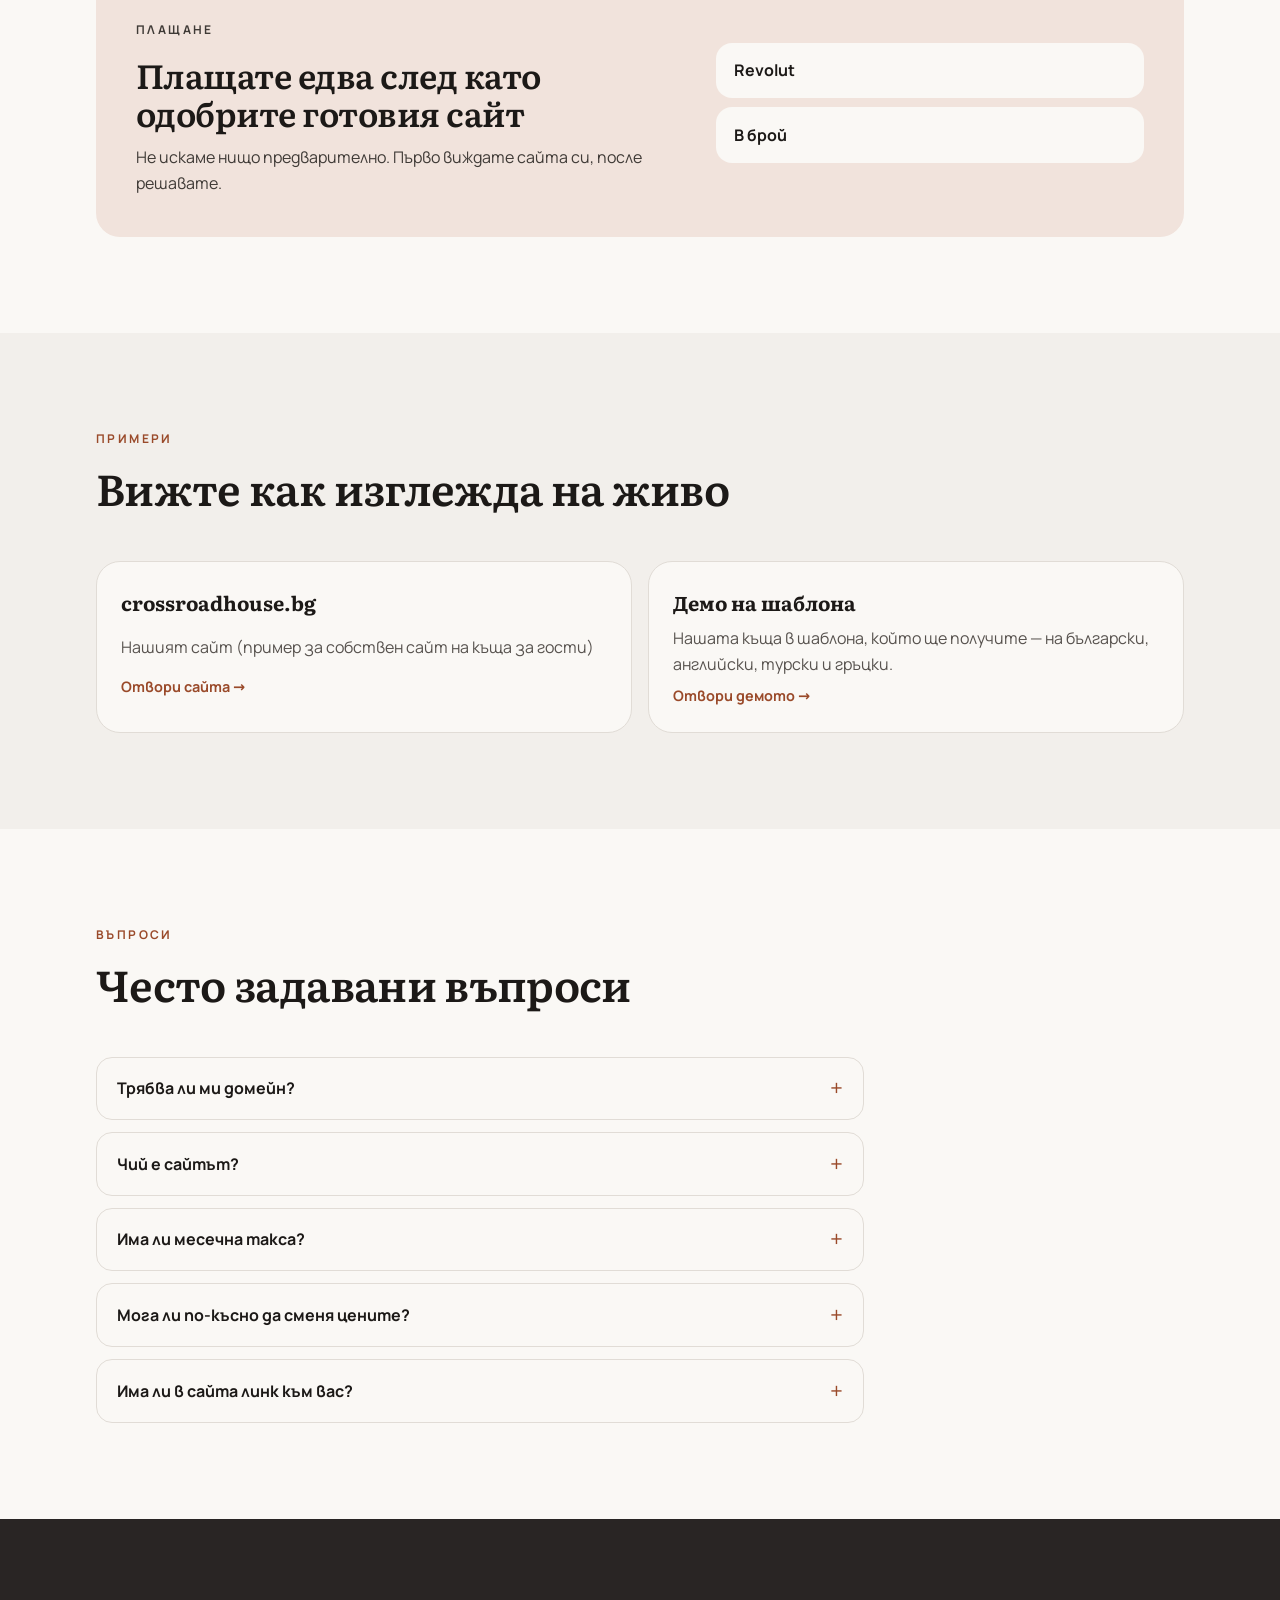
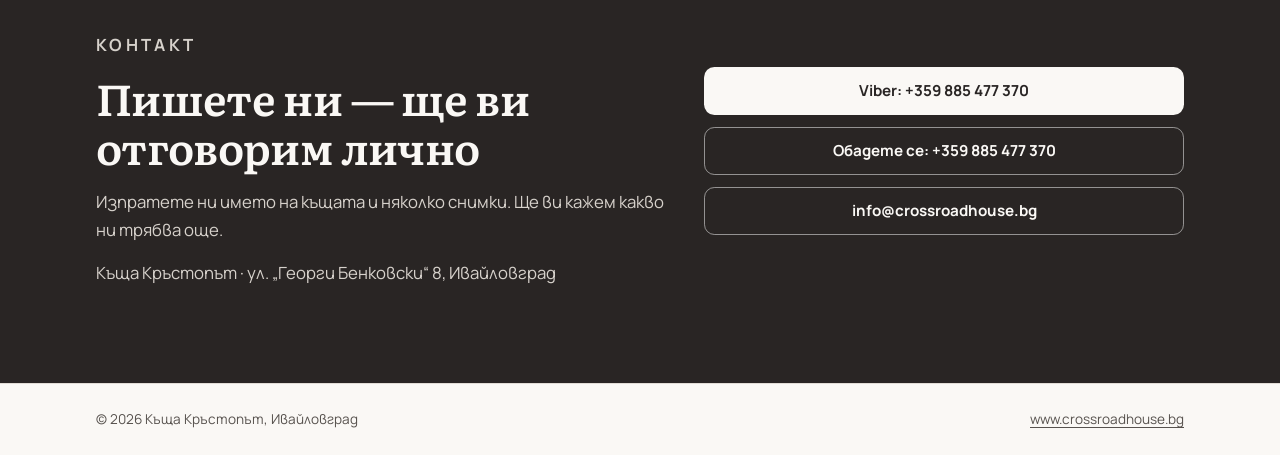
==== commit 4a5ce097: "Update demo and offer: SMS and call buttons for phone-only hosts, review fixes Co-Authored-By: Claud" ====
--- a/offer/index.html
+++ b/offer/index.html
@@ -4,7 +4,7 @@
 <meta charset="utf-8">
 <meta name="viewport" content="width=device-width, initial-scale=1">
 <title>Собствен сайт за вашата къща за гости — готов за преглед до 72 часа | Къща Кръстопът</title>
-<meta name="description" content="Сайт на 4 езика за малки къщи за гости. Формата подготвя запитването, а гостът го изпраща от своя Viber, WhatsApp или имейл директно до вас, без комисиона. Плащате след одобрение.">
+<meta name="description" content="Сайт на 4 езика за малки къщи за гости. Формата подготвя запитването, а гостът го изпраща от своя Viber, WhatsApp, имейл или SMS директно до вас, без комисиона. Плащате след одобрение.">
 <meta property="og:type" content="website">
 <meta property="og:site_name" content="Къща Кръстопът">
 <meta property="og:title" content="Собствен сайт за вашата къща за гости — готов за преглед до 72 часа">
@@ -252,7 +252,7 @@
           <ul class="features">
             <li><svg width="16" height="16" viewBox="0 0 24 24" fill="none" stroke="currentColor" stroke-width="2.4" stroke-linecap="round" stroke-linejoin="round" aria-hidden="true"><path d="m5 12.5 4.5 4.5L19 7.5"/></svg><span data-i18n="sitePack1">Всичко от Езиковия пакет</span></li>
             <li><svg width="16" height="16" viewBox="0 0 24 24" fill="none" stroke="currentColor" stroke-width="2.4" stroke-linecap="round" stroke-linejoin="round" aria-hidden="true"><path d="m5 12.5 4.5 4.5L19 7.5"/></svg><span data-i18n="sitePack2">Сайт на 4 езика: български, английски, турски и гръцки</span></li>
-            <li><svg width="16" height="16" viewBox="0 0 24 24" fill="none" stroke="currentColor" stroke-width="2.4" stroke-linecap="round" stroke-linejoin="round" aria-hidden="true"><path d="m5 12.5 4.5 4.5L19 7.5"/></svg><span data-i18n="sitePack3">Формата подготвя запитването, а гостът го изпраща от своя Viber, WhatsApp или имейл — директно до вас</span></li>
+            <li><svg width="16" height="16" viewBox="0 0 24 24" fill="none" stroke="currentColor" stroke-width="2.4" stroke-linecap="round" stroke-linejoin="round" aria-hidden="true"><path d="m5 12.5 4.5 4.5L19 7.5"/></svg><span data-i18n="sitePack3">Формата подготвя запитването, а гостът го изпраща от своя Viber, WhatsApp, имейл или SMS — директно до вас</span></li>
             <li><svg width="16" height="16" viewBox="0 0 24 24" fill="none" stroke="currentColor" stroke-width="2.4" stroke-linecap="round" stroke-linejoin="round" aria-hidden="true"><path d="m5 12.5 4.5 4.5L19 7.5"/></svg><span data-i18n="sitePack4">Безплатен хостинг</span></li>
             <li><svg width="16" height="16" viewBox="0 0 24 24" fill="none" stroke="currentColor" stroke-width="2.4" stroke-linecap="round" stroke-linejoin="round" aria-hidden="true"><path d="m5 12.5 4.5 4.5L19 7.5"/></svg><span data-i18n="sitePack5">Готов за преглед до 72 часа след като получим снимките и информацията</span></li>
             <li><svg width="16" height="16" viewBox="0 0 24 24" fill="none" stroke="currentColor" stroke-width="2.4" stroke-linecap="round" stroke-linejoin="round" aria-hidden="true"><path d="m5 12.5 4.5 4.5L19 7.5"/></svg><span data-i18n="sitePack6">Един кръг промени е включен</span></li>
@@ -379,7 +379,7 @@
     langPack2: "5 ready-made reply templates for guests", langPack3: "Delivered within 24 hours", langPackCta: "I want the language pack",
     sitePackTag: "Launch price", sitePackTitle: "Your own website", sitePackPriceNote: "for the first 3 hosts, then €149",
     sitePack1: "Everything in the Language pack", sitePack2: "A website in 4 languages: Bulgarian, English, Turkish and Greek",
-    sitePack3: "The form prepares the inquiry and the guest sends it from their own Viber, WhatsApp or email, straight to you",
+    sitePack3: "The form prepares the inquiry and the guest sends it from their own Viber, WhatsApp, email or SMS, straight to you",
     sitePack4: "Free hosting", sitePack5: "Ready for your review within 72 hours of receiving your photos and details",
     sitePack6: "One round of changes included", sitePack7: "Your own domain if you want one: about €10 a year, paid by you", sitePackCta: "I want a website",
     stepsEyebrow: "How it works", stepsTitle: "Four steps, no technical hassle",
@@ -405,7 +405,7 @@
   };
   const META_EN = {
     title: "Your own guesthouse website — ready for review within 72 hours | Къща Кръстопът",
-    description: "A 4-language website for small guesthouses. The form prepares the inquiry and the guest sends it from their own Viber, WhatsApp or email straight to you, with no commission. Pay after approval.",
+    description: "A 4-language website for small guesthouses. The form prepares the inquiry and the guest sends it from their own Viber, WhatsApp, email or SMS straight to you, with no commission. Pay after approval.",
   };
   const state = { lang: "bg", originals: new Map(), originalTitle: document.title, originalDescription: "" };
 
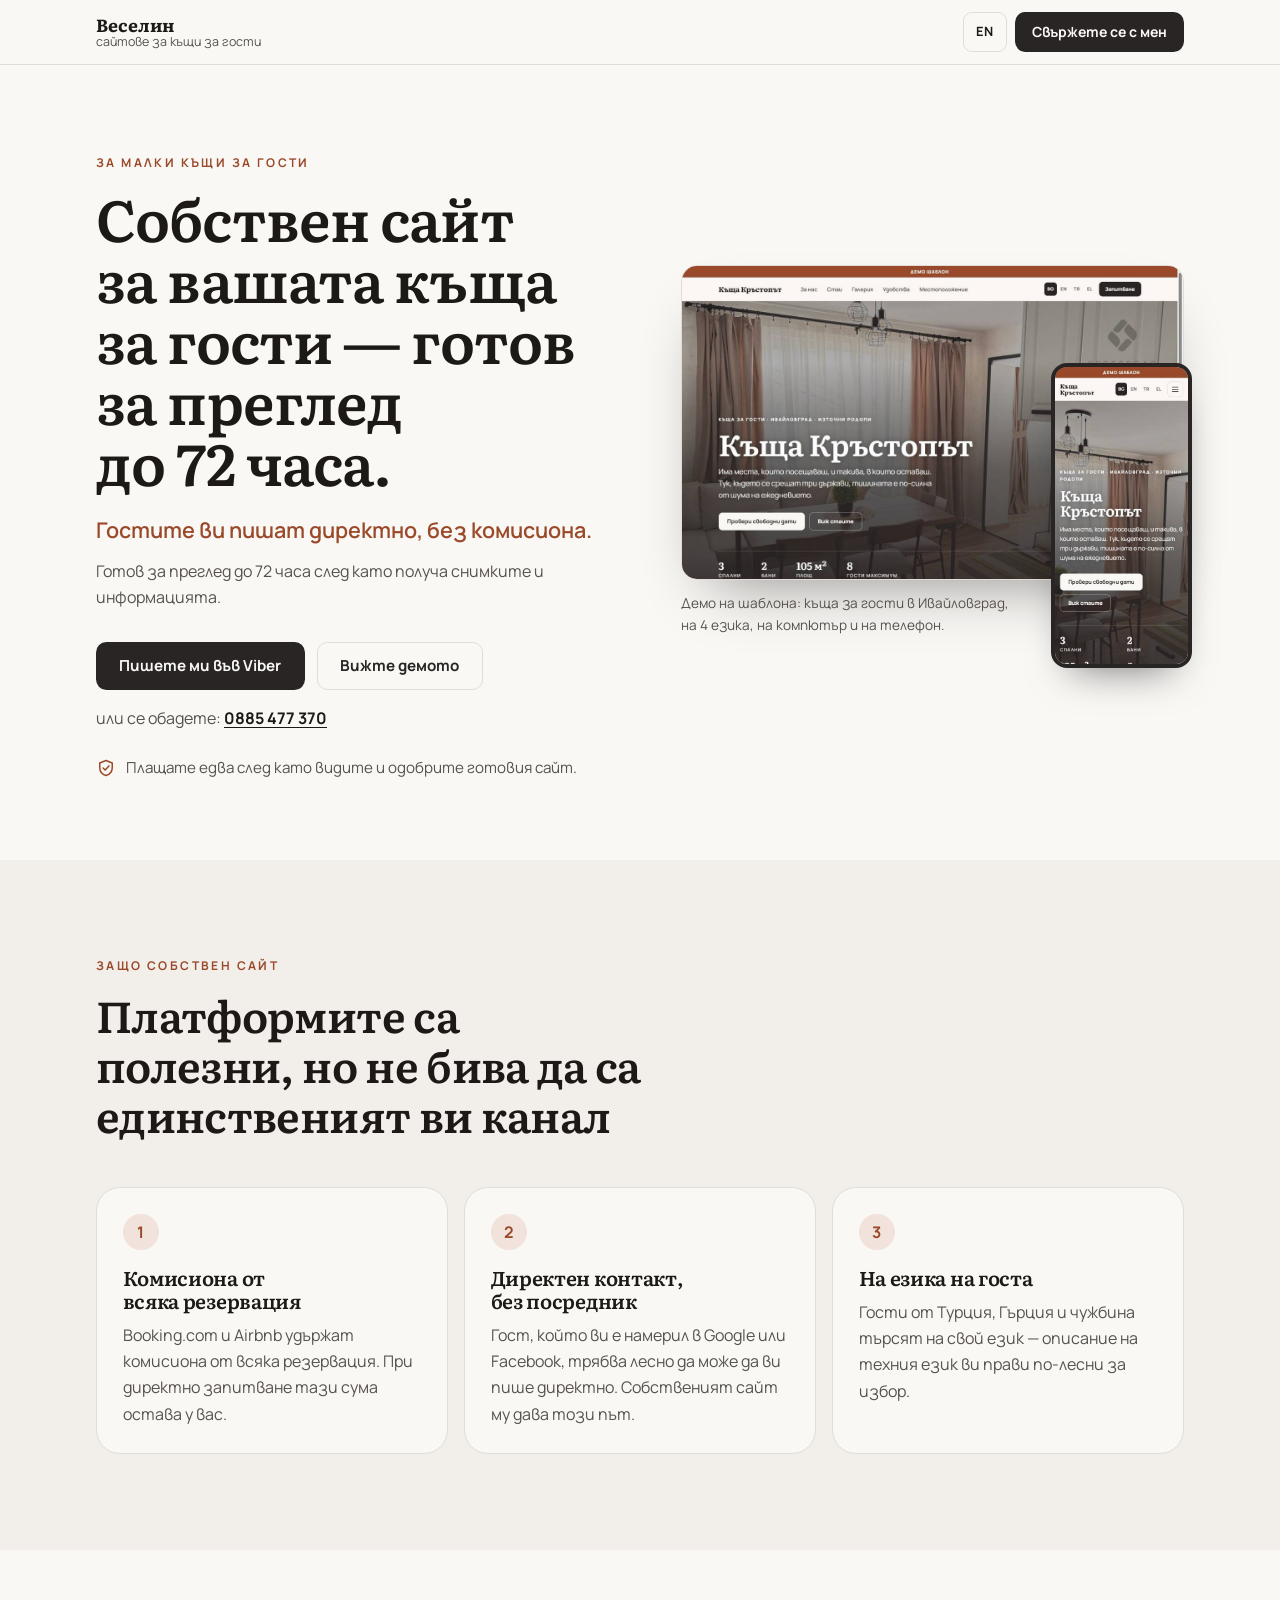
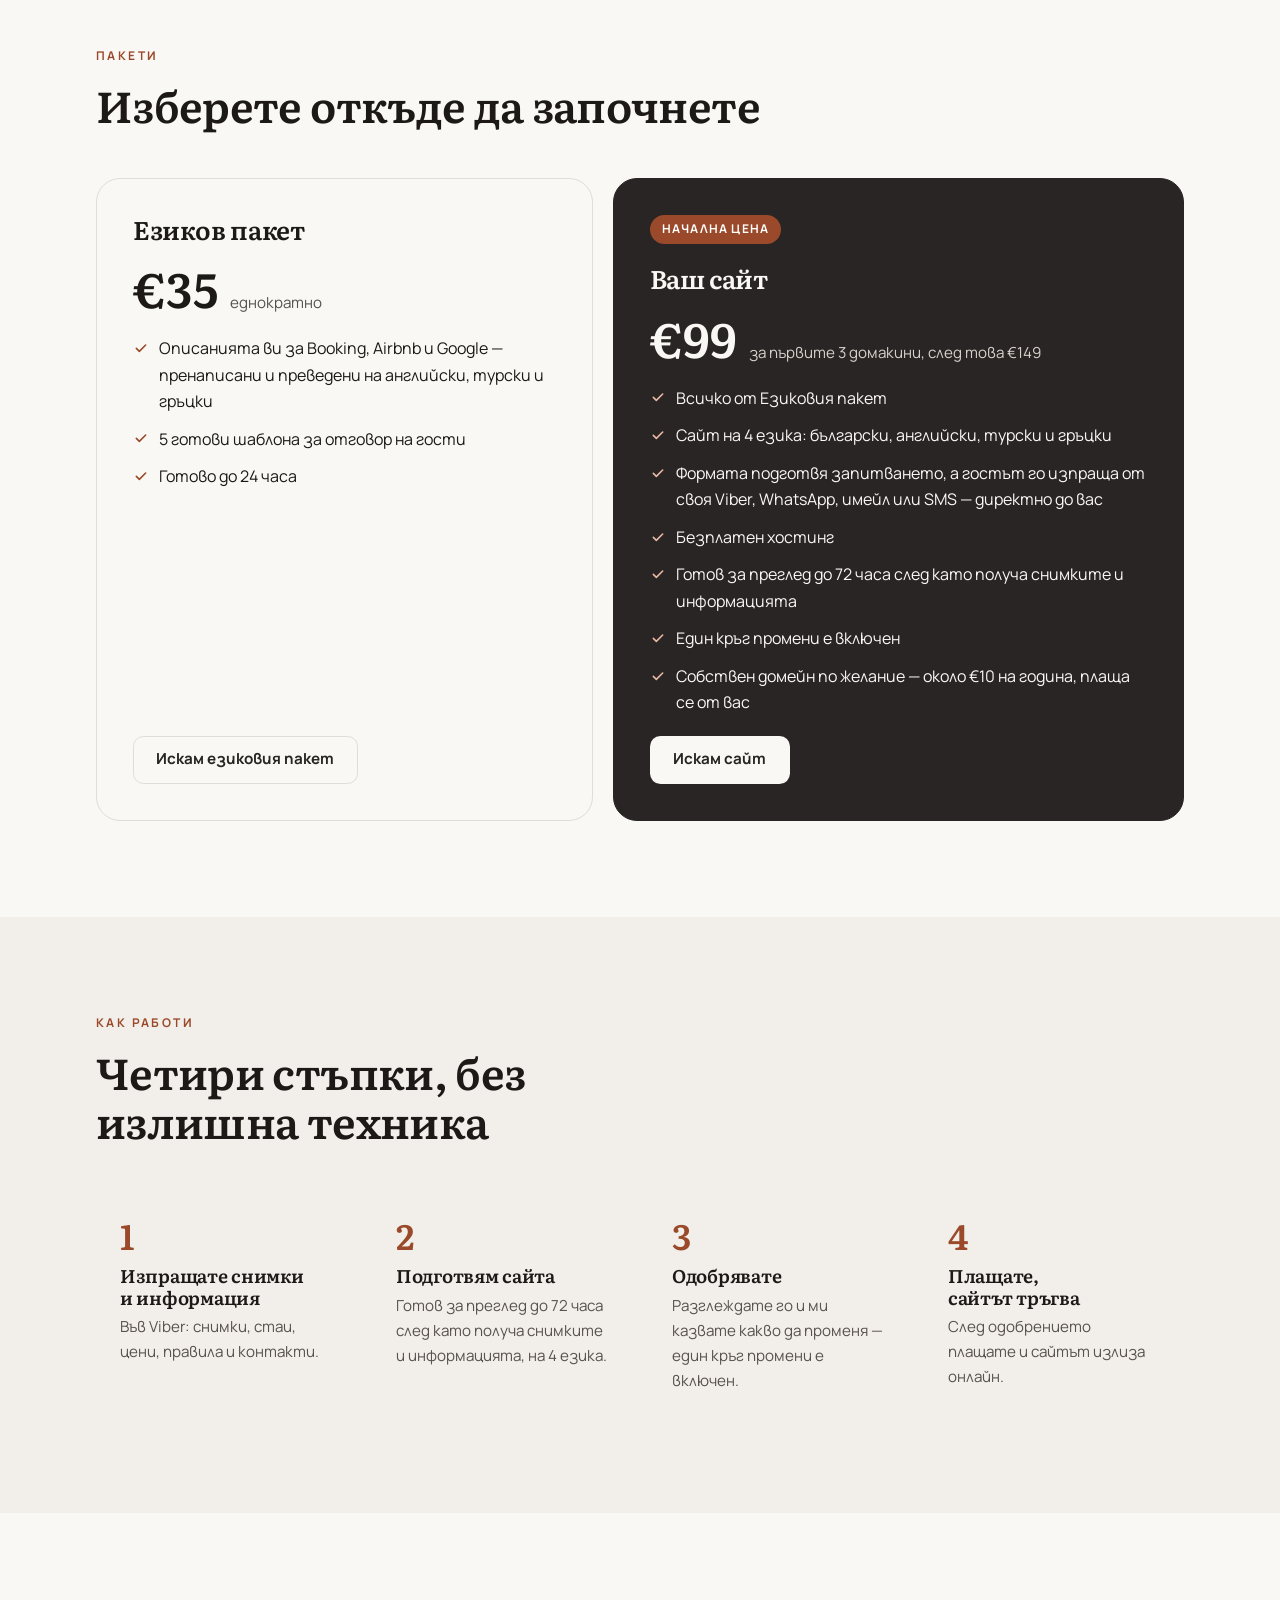
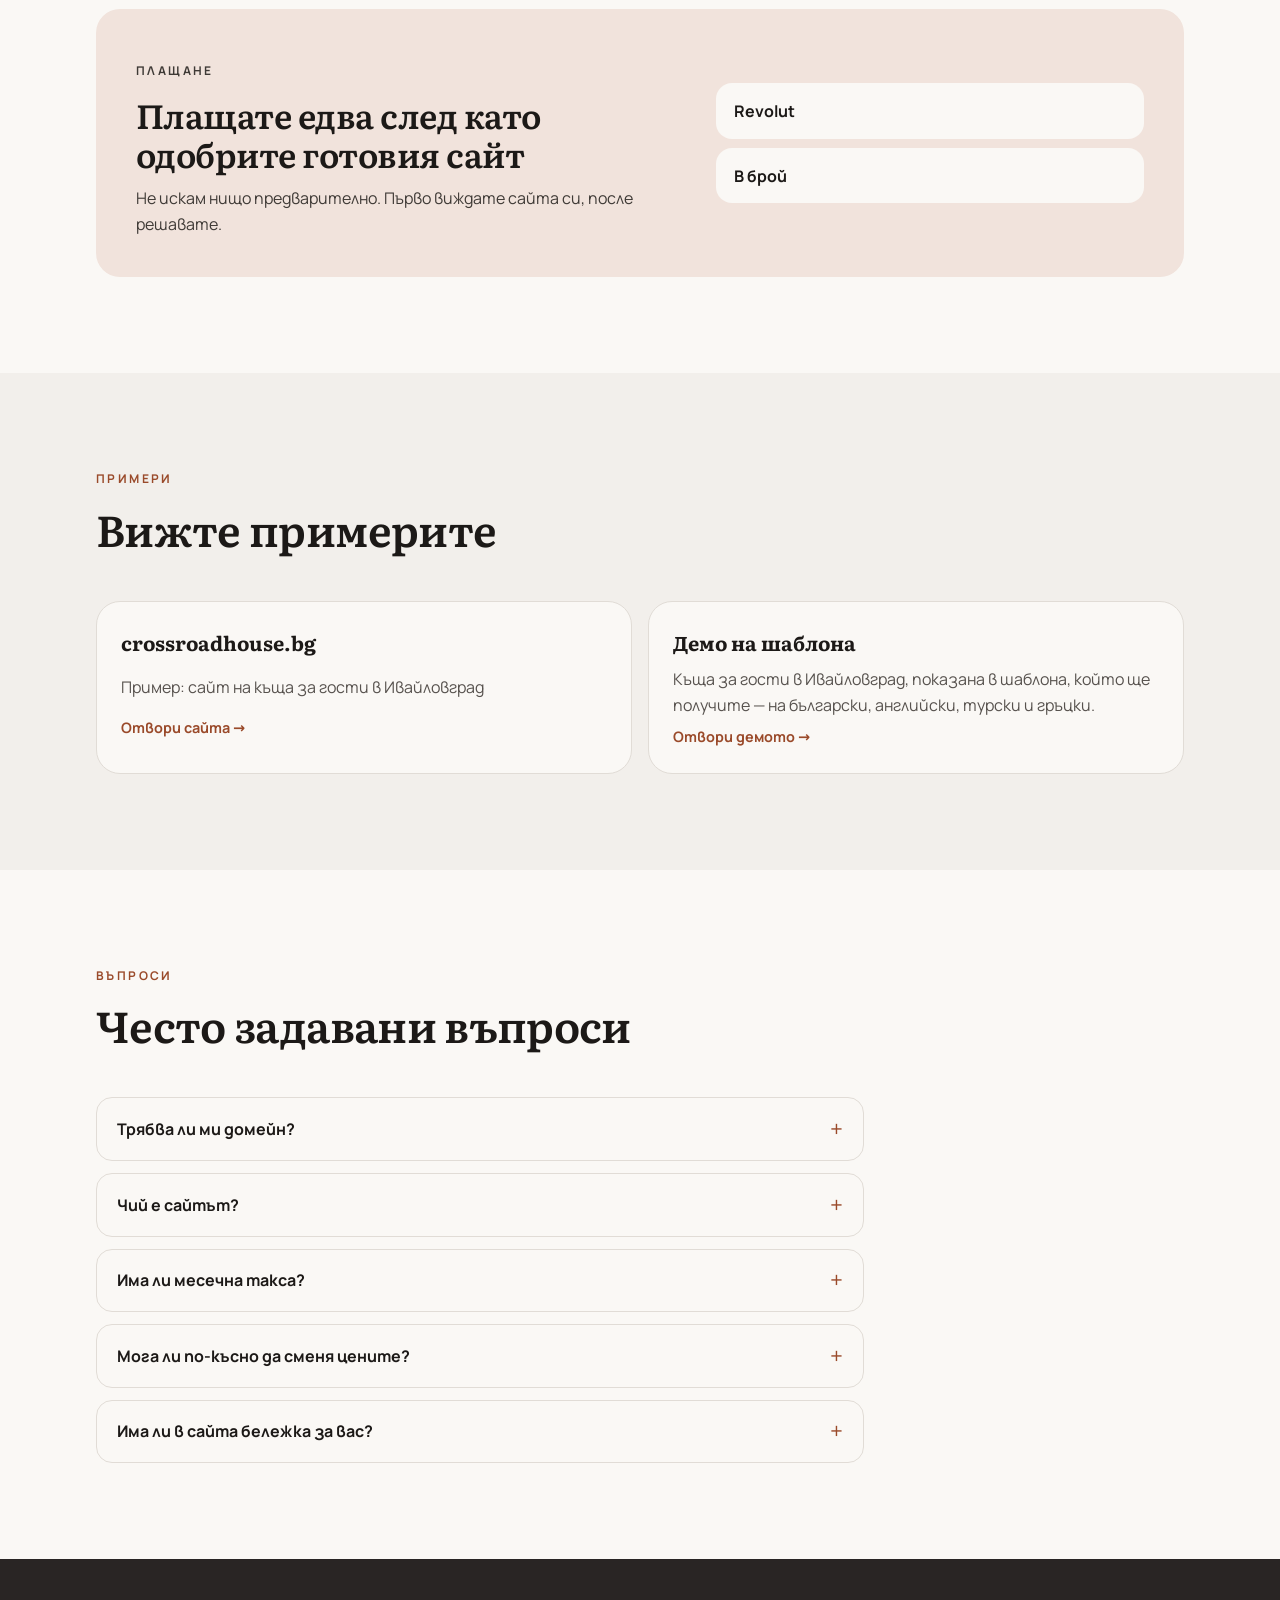
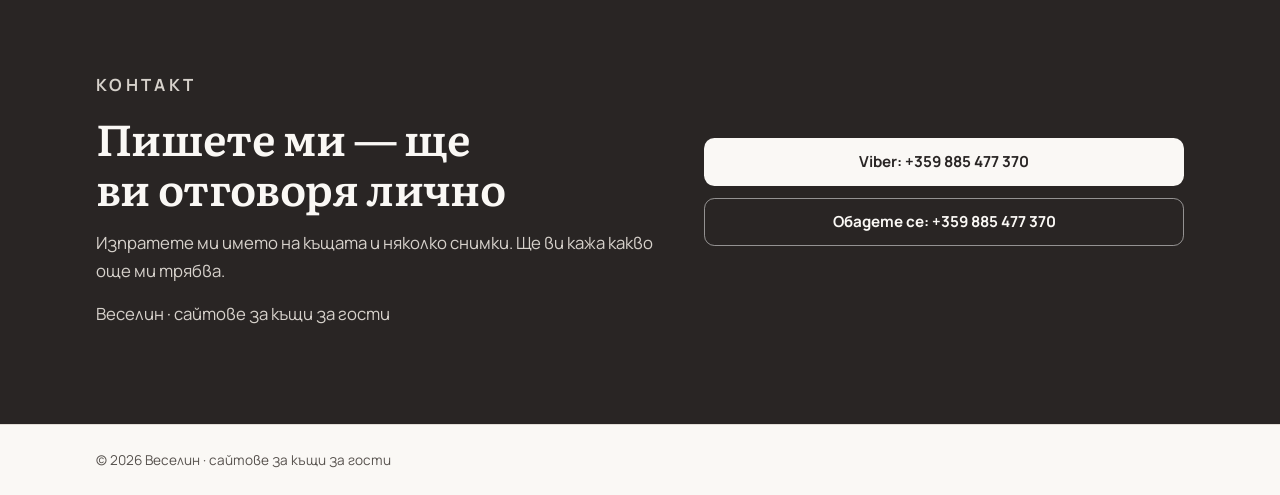
==== commit 7b1ef3ce: "Offer from Veselin personally; neutral credit on demo Co-Authored-By: Claude Opus 5.5 <noreply@anthr" ====
--- a/offer/index.html
+++ b/offer/index.html
@@ -3,16 +3,15 @@
 <head>
 <meta charset="utf-8">
 <meta name="viewport" content="width=device-width, initial-scale=1">
-<title>Собствен сайт за вашата къща за гости — готов за преглед до 72 часа | Къща Кръстопът</title>
+<title>Собствен сайт за вашата къща за гости · 99 € · Веселин</title>
 <meta name="description" content="Сайт на 4 езика за малки къщи за гости. Формата подготвя запитването, а гостът го изпраща от своя Viber, WhatsApp, имейл или SMS директно до вас, без комисиона. Плащате след одобрение.">
 <meta property="og:type" content="website">
-<meta property="og:site_name" content="Къща Кръстопът">
+<meta property="og:site_name" content="Веселин · сайтове за къщи за гости">
 <meta property="og:title" content="Собствен сайт за вашата къща за гости — готов за преглед до 72 часа">
 <meta property="og:description" content="Гостите ви пишат директно, без комисиона. Сайт на български, английски, турски и гръцки. Плащате след като одобрите готовия сайт.">
 <meta property="og:image" content="https://veselin9931.github.io/guesthouse-web/offer/img/demo-desktop.jpg">
 <meta property="og:image:width" content="1200">
 <meta property="og:image:height" content="750">
-<!-- og:url: set to the published address before sharing, e.g. https://USER.github.io/REPO/offer/ -->
 <meta property="og:url" content="https://veselin9931.github.io/guesthouse-web/offer/">
 <meta property="og:locale" content="bg_BG">
 <meta name="twitter:card" content="summary_large_image">
@@ -87,6 +86,8 @@
   .hero-lead { margin-top: 1.25rem; font-size: clamp(1.1rem, 2.4vw, 1.35rem); font-weight: 600; color: var(--color-accent); }
   .hero-timing { margin-top: 0.6rem; color: var(--color-muted); }
   .hero-actions { display: flex; flex-wrap: wrap; gap: 0.75rem; margin-top: 2rem; }
+  .hero-call { margin-top: 0.9rem; color: var(--color-muted); }
+  .hero-call a { color: var(--color-text); font-weight: 700; white-space: nowrap; }
   .trust-note { display: flex; align-items: flex-start; gap: 0.6rem; margin-top: 1.5rem; color: var(--color-muted); font-size: 0.95rem; }
   .trust-note svg { flex-shrink: 0; margin-top: 0.2rem; color: var(--color-accent); }
   .preview { position: relative; margin: 0; padding-bottom: 2rem; }
@@ -166,12 +167,12 @@
 <header class="site-header">
   <div class="container header-inner">
     <a class="brand" href="#top">
-      <strong>Къща Кръстопът</strong>
-      <span data-i18n="brandSub">Сайтове за къщи за гости</span>
+      <strong data-i18n="brandName">Веселин</strong>
+      <span data-i18n="brandSub">сайтове за къщи за гости</span>
     </a>
     <div class="header-actions">
       <button class="lang-toggle" id="lang-toggle" type="button" lang="en"><span id="lang-toggle-code">EN</span><span class="visually-hidden" id="lang-toggle-name"> – English</span></button>
-      <a class="button button-primary header-cta" href="#contact" data-i18n="headerCta">Свържете се с нас</a>
+      <a class="button button-primary header-cta" href="#contact" data-i18n="headerCta">Свържете се с мен</a>
     </div>
   </div>
 </header>
@@ -183,20 +184,21 @@
         <p class="eyebrow" data-i18n="heroEyebrow">За малки къщи за гости</p>
         <h1 id="hero-title" data-i18n="heroTitle">Собствен сайт за вашата къща за гости — готов за преглед до 72 часа.</h1>
         <p class="hero-lead" data-i18n="heroLead">Гостите ви пишат директно, без комисиона.</p>
-        <p class="hero-timing" data-i18n="heroTiming">Готов за преглед до 72 часа след като получим снимките и информацията.</p>
+        <p class="hero-timing" data-i18n="heroTiming">Готов за преглед до 72 часа след като получа снимките и информацията.</p>
         <div class="hero-actions">
-          <a class="button button-primary" href="viber://chat?number=%2B359885477370" data-i18n="ctaViber">Пишете ни във Viber</a>
+          <a class="button button-primary" href="viber://chat?number=%2B359885477370" data-i18n="ctaViber">Пишете ми във Viber</a>
           <a class="button button-outline" href="../demo-crossroad/index.html" data-i18n="ctaDemo">Вижте демото</a>
         </div>
+        <p class="hero-call"><span data-i18n="heroCallLabel">или се обадете:</span> <a href="tel:+359885477370" data-i18n="heroCallNumber">0885 477 370</a></p>
         <p class="trust-note">
           <svg width="20" height="20" viewBox="0 0 24 24" fill="none" stroke="currentColor" stroke-width="1.8" stroke-linecap="round" stroke-linejoin="round" aria-hidden="true"><path d="M12 3 4.5 6v5.5c0 4.6 3.2 8.4 7.5 9.5 4.3-1.1 7.5-4.9 7.5-9.5V6Z"/><path d="m8.5 12 2.5 2.5 4.5-5"/></svg>
           <span data-i18n="heroTrust">Плащате едва след като видите и одобрите готовия сайт.</span>
         </p>
       </div>
       <figure class="preview">
-        <img class="preview-desktop" src="img/demo-desktop.jpg" width="1200" height="750" alt="Демо сайт на Къща Кръстопът на компютър" data-i18n-alt="previewDesktopAlt">
+        <img class="preview-desktop" src="img/demo-desktop.jpg" width="1200" height="750" alt="Демо на шаблона на компютър" data-i18n-alt="previewDesktopAlt">
         <img class="preview-mobile" src="img/demo-mobile.jpg" width="390" height="844" alt="Същият сайт на телефон" data-i18n-alt="previewMobileAlt">
-        <figcaption data-i18n="previewCaption">Демото: нашата къща, на 4 езика, на компютър и на телефон.</figcaption>
+        <figcaption data-i18n="previewCaption">Демо на шаблона: къща за гости в Ивайловград, на 4 езика, на компютър и на телефон.</figcaption>
       </figure>
     </div>
   </section>
@@ -254,7 +256,7 @@
             <li><svg width="16" height="16" viewBox="0 0 24 24" fill="none" stroke="currentColor" stroke-width="2.4" stroke-linecap="round" stroke-linejoin="round" aria-hidden="true"><path d="m5 12.5 4.5 4.5L19 7.5"/></svg><span data-i18n="sitePack2">Сайт на 4 езика: български, английски, турски и гръцки</span></li>
             <li><svg width="16" height="16" viewBox="0 0 24 24" fill="none" stroke="currentColor" stroke-width="2.4" stroke-linecap="round" stroke-linejoin="round" aria-hidden="true"><path d="m5 12.5 4.5 4.5L19 7.5"/></svg><span data-i18n="sitePack3">Формата подготвя запитването, а гостът го изпраща от своя Viber, WhatsApp, имейл или SMS — директно до вас</span></li>
             <li><svg width="16" height="16" viewBox="0 0 24 24" fill="none" stroke="currentColor" stroke-width="2.4" stroke-linecap="round" stroke-linejoin="round" aria-hidden="true"><path d="m5 12.5 4.5 4.5L19 7.5"/></svg><span data-i18n="sitePack4">Безплатен хостинг</span></li>
-            <li><svg width="16" height="16" viewBox="0 0 24 24" fill="none" stroke="currentColor" stroke-width="2.4" stroke-linecap="round" stroke-linejoin="round" aria-hidden="true"><path d="m5 12.5 4.5 4.5L19 7.5"/></svg><span data-i18n="sitePack5">Готов за преглед до 72 часа след като получим снимките и информацията</span></li>
+            <li><svg width="16" height="16" viewBox="0 0 24 24" fill="none" stroke="currentColor" stroke-width="2.4" stroke-linecap="round" stroke-linejoin="round" aria-hidden="true"><path d="m5 12.5 4.5 4.5L19 7.5"/></svg><span data-i18n="sitePack5">Готов за преглед до 72 часа след като получа снимките и информацията</span></li>
             <li><svg width="16" height="16" viewBox="0 0 24 24" fill="none" stroke="currentColor" stroke-width="2.4" stroke-linecap="round" stroke-linejoin="round" aria-hidden="true"><path d="m5 12.5 4.5 4.5L19 7.5"/></svg><span data-i18n="sitePack6">Един кръг промени е включен</span></li>
             <li><svg width="16" height="16" viewBox="0 0 24 24" fill="none" stroke="currentColor" stroke-width="2.4" stroke-linecap="round" stroke-linejoin="round" aria-hidden="true"><path d="m5 12.5 4.5 4.5L19 7.5"/></svg><span data-i18n="sitePack7">Собствен домейн по желание — около €10 на година, плаща се от вас</span></li>
           </ul>
@@ -267,13 +269,13 @@
   <section class="section tinted" aria-labelledby="steps-title">
     <div class="container">
       <div class="section-head">
-        <p class="eyebrow" data-i18n="stepsEyebrow">Как работим</p>
+        <p class="eyebrow" data-i18n="stepsEyebrow">Как работи</p>
         <h2 class="section-title" id="steps-title" data-i18n="stepsTitle">Четири стъпки, без излишна техника</h2>
       </div>
       <ol class="steps">
-        <li class="step"><h3 data-i18n="step1Title">Изпращате снимки и информация</h3><p data-i18n="step1Text">Във Viber или по имейл: снимки, стаи, цени, правила и контакти.</p></li>
-        <li class="step"><h3 data-i18n="step2Title">Подготвяме сайта</h3><p data-i18n="step2Text">Готов за преглед до 72 часа след като получим снимките и информацията, на 4 езика.</p></li>
-        <li class="step"><h3 data-i18n="step3Title">Одобрявате</h3><p data-i18n="step3Text">Разглеждате го и ни казвате какво да променим — един кръг промени е включен.</p></li>
+        <li class="step"><h3 data-i18n="step1Title">Изпращате снимки и информация</h3><p data-i18n="step1Text">Във Viber: снимки, стаи, цени, правила и контакти.</p></li>
+        <li class="step"><h3 data-i18n="step2Title">Подготвям сайта</h3><p data-i18n="step2Text">Готов за преглед до 72 часа след като получа снимките и информацията, на 4 езика.</p></li>
+        <li class="step"><h3 data-i18n="step3Title">Одобрявате</h3><p data-i18n="step3Text">Разглеждате го и ми казвате какво да променя — един кръг промени е включен.</p></li>
         <li class="step"><h3 data-i18n="step4Title">Плащате, сайтът тръгва</h3><p data-i18n="step4Text">След одобрението плащате и сайтът излиза онлайн.</p></li>
       </ol>
     </div>
@@ -285,7 +287,7 @@
         <div>
           <p class="eyebrow" data-i18n="paymentEyebrow">Плащане</p>
           <h2 id="payment-title" data-i18n="paymentTitle">Плащате едва след като одобрите готовия сайт</h2>
-          <p data-i18n="paymentText">Не искаме нищо предварително. Първо виждате сайта си, после решавате.</p>
+          <p data-i18n="paymentText">Не искам нищо предварително. Първо виждате сайта си, после решавате.</p>
         </div>
         <ul class="payment-methods">
           <li data-i18n="paymentRevolut">Revolut</li>
@@ -299,17 +301,17 @@
     <div class="container">
       <div class="section-head">
         <p class="eyebrow" data-i18n="examplesEyebrow">Примери</p>
-        <h2 class="section-title" id="examples-title" data-i18n="examplesTitle">Вижте как изглежда на живо</h2>
+        <h2 class="section-title" id="examples-title" data-i18n="examplesTitle">Вижте примерите</h2>
       </div>
       <div class="examples">
         <a class="example" href="https://www.crossroadhouse.bg" target="_blank" rel="noopener noreferrer">
           <strong>crossroadhouse.bg</strong>
-          <span data-i18n="example1Text">Нашият сайт (пример за собствен сайт на къща за гости)</span>
+          <span data-i18n="example1Text">Пример: сайт на къща за гости в Ивайловград</span>
           <em data-i18n="example1Cta">Отвори сайта →</em>
         </a>
         <a class="example" href="../demo-crossroad/index.html">
           <strong data-i18n="example2Title">Демо на шаблона</strong>
-          <span data-i18n="example2Text">Нашата къща в шаблона, който ще получите — на български, английски, турски и гръцки.</span>
+          <span data-i18n="example2Text">Къща за гости в Ивайловград, показана в шаблона, който ще получите — на български, английски, турски и гръцки.</span>
           <em data-i18n="example2Cta">Отвори демото →</em>
         </a>
       </div>
@@ -324,10 +326,10 @@
       </div>
       <div class="faq">
         <details><summary data-i18n="faq1Q">Трябва ли ми домейн?</summary><p data-i18n="faq1A">Не. Сайтът работи на безплатен адрес, например ime-na-kashtata.pages.dev. Ако искате собствен домейн, той струва около €10 на година и се плаща от вас.</p></details>
-        <details><summary data-i18n="faq2Q">Чий е сайтът?</summary><p data-i18n="faq2A">Ваш — получавате всички файлове; ако хостингът е в наш акаунт, прехвърляме го при поискване.</p></details>
+        <details><summary data-i18n="faq2Q">Чий е сайтът?</summary><p data-i18n="faq2A">Ваш — получавате всички файлове; ако хостингът е в моя акаунт, прехвърлям го при поискване.</p></details>
         <details><summary data-i18n="faq3Q">Има ли месечна такса?</summary><p data-i18n="faq3A">Не. Хостингът е безплатен.</p></details>
-        <details><summary data-i18n="faq4Q">Мога ли по-късно да сменя цените?</summary><p data-i18n="faq4A">Да, просто ни пишете. Малките промени са безплатни през първите 3 месеца.</p></details>
-        <details><summary data-i18n="faq5Q">Има ли в сайта линк към вас?</summary><p data-i18n="faq5A">В долната част на сайта има малък линк към нас — махаме го при поискване.</p></details>
+        <details><summary data-i18n="faq4Q">Мога ли по-късно да сменя цените?</summary><p data-i18n="faq4A">Да, просто ми пишете. Малките промени са безплатни през първите 3 месеца.</p></details>
+        <details><summary data-i18n="faq5Q">Има ли в сайта бележка за вас?</summary><p data-i18n="faq5A">В долната част на сайта има малка бележка с моето име. Махам я при поискване.</p></details>
       </div>
     </div>
   </section>
@@ -336,14 +338,13 @@
     <div class="container contact-grid">
       <div>
         <p class="eyebrow" data-i18n="contactEyebrow">Контакт</p>
-        <h2 class="section-title" id="contact-title" data-i18n="contactTitle">Пишете ни — ще ви отговорим лично</h2>
-        <p data-i18n="contactText">Изпратете ни името на къщата и няколко снимки. Ще ви кажем какво ни трябва още.</p>
-        <p class="seller" data-i18n="seller">Къща Кръстопът · ул. „Георги Бенковски“ 8, Ивайловград</p>
+        <h2 class="section-title" id="contact-title" data-i18n="contactTitle">Пишете ми — ще ви отговоря лично</h2>
+        <p data-i18n="contactText">Изпратете ми името на къщата и няколко снимки. Ще ви кажа какво още ми трябва.</p>
+        <p class="seller" data-i18n="seller">Веселин · сайтове за къщи за гости</p>
       </div>
       <div class="contact-actions">
         <a class="button button-light" href="viber://chat?number=%2B359885477370" data-i18n="contactViber">Viber: +359 885 477 370</a>
         <a class="button button-ghost" href="tel:+359885477370" data-i18n="contactPhone">Обадете се: +359 885 477 370</a>
-        <a class="button button-ghost" id="email-link" href="mailto:info@crossroadhouse.bg?subject=%D0%A1%D0%B0%D0%B9%D1%82%20%D0%B7%D0%B0%20%D0%BA%D1%8A%D1%89%D0%B0%20%D0%B7%D0%B0%20%D0%B3%D0%BE%D1%81%D1%82%D0%B8">info@crossroadhouse.bg</a>
       </div>
     </div>
   </section>
@@ -351,8 +352,7 @@
 
 <footer class="site-footer">
   <div class="container footer-inner">
-    <p data-i18n="footerSeller">© 2026 Къща Кръстопът, Ивайловград</p>
-    <p><a href="https://www.crossroadhouse.bg" target="_blank" rel="noopener noreferrer">www.crossroadhouse.bg</a></p>
+    <p data-i18n="footerSeller">© 2026 Веселин · сайтове за къщи за гости</p>
   </div>
 </footer>
 
@@ -360,15 +360,15 @@
 (function () {
   "use strict";
   const LANG_STORAGE_KEY = "offer-lang";
-  const EMAIL_SUBJECTS = { bg: "Сайт за къща за гости", en: "Website for my guesthouse" };
   const EN = {
-    skip: "Skip to content", brandSub: "Websites for guesthouses", headerCta: "Get in touch",
+    skip: "Skip to content", brandName: "Veselin", brandSub: "websites for guesthouses", headerCta: "Get in touch",
     heroEyebrow: "For small guesthouses", heroTitle: "Your own guesthouse website — ready for review within 72 hours.",
     heroLead: "Guests message you directly, with no commission.",
-    heroTiming: "Ready for your review within 72 hours of receiving your photos and details.", ctaViber: "Message us on Viber", ctaDemo: "See the demo",
+    heroTiming: "Ready for your review within 72 hours of receiving your photos and details.", ctaViber: "Message me on Viber", ctaDemo: "See the demo",
+    heroCallLabel: "or call:", heroCallNumber: "+359 885 477 370",
     heroTrust: "You pay only after you have seen and approved the finished site.",
-    previewDesktopAlt: "Crossroad House demo site on a laptop", previewMobileAlt: "The same site on a phone",
-    previewCaption: "The demo: our own house, in 4 languages, on desktop and on a phone.",
+    previewDesktopAlt: "Template demo on a laptop", previewMobileAlt: "The same site on a phone",
+    previewCaption: "Template demo: a guesthouse in Ivaylovgrad, in 4 languages, on desktop and on a phone.",
     problemEyebrow: "Why your own website", problemTitle: "Booking platforms are useful, but they should not be your only channel",
     problem1Title: "Commission on every booking", problem1Text: "Booking.com and Airbnb deduct a commission from every booking. With a direct inquiry, that money stays with you.",
     problem2Title: "A direct line, no middleman", problem2Text: "A guest who finds you on Google or Facebook should be able to write to you directly and easily. Your own site gives them that route.",
@@ -383,28 +383,28 @@
     sitePack4: "Free hosting", sitePack5: "Ready for your review within 72 hours of receiving your photos and details",
     sitePack6: "One round of changes included", sitePack7: "Your own domain if you want one: about €10 a year, paid by you", sitePackCta: "I want a website",
     stepsEyebrow: "How it works", stepsTitle: "Four steps, no technical hassle",
-    step1Title: "You send photos and details", step1Text: "Via Viber or email: photos, rooms, prices, house rules and contacts.",
-    step2Title: "We build the site", step2Text: "Ready for your review within 72 hours of receiving your photos and details, in 4 languages.",
-    step3Title: "You approve it", step3Text: "Look it over and tell us what to change: one round of changes is included.",
+    step1Title: "You send photos and details", step1Text: "Via Viber: photos, rooms, prices, house rules and contacts.",
+    step2Title: "I build the site", step2Text: "Ready for your review within 72 hours of receiving your photos and details, in 4 languages.",
+    step3Title: "You approve it", step3Text: "Look it over and tell me what to change: one round of changes is included.",
     step4Title: "You pay, the site goes live", step4Text: "Once you approve, you pay and the site goes live.",
     paymentEyebrow: "Payment", paymentTitle: "You pay only after you approve the finished site",
-    paymentText: "We ask for nothing up front. You see your site first, then you decide.", paymentRevolut: "Revolut", paymentCash: "Cash",
-    examplesEyebrow: "Examples", examplesTitle: "See it live",
-    example1Text: "Our own website (an example of a guesthouse's own site)", example1Cta: "Open the site →",
-    example2Title: "Template demo", example2Text: "Our house in the template you will get, in Bulgarian, English, Turkish and Greek.", example2Cta: "Open the demo →",
+    paymentText: "I ask for nothing up front. You see your site first, then you decide.", paymentRevolut: "Revolut", paymentCash: "Cash",
+    examplesEyebrow: "Examples", examplesTitle: "See the examples",
+    example1Text: "Example: a guesthouse website in Ivaylovgrad", example1Cta: "Open the site →",
+    example2Title: "Template demo", example2Text: "A guesthouse in Ivaylovgrad shown in the template you will get, in Bulgarian, English, Turkish and Greek.", example2Cta: "Open the demo →",
     faqEyebrow: "Questions", faqTitle: "Frequently asked questions",
     faq1Q: "Do I need a domain?", faq1A: "No. The site works on a free address such as your-house-name.pages.dev. If you want your own domain, it costs about €10 a year and you pay for it.",
-    faq2Q: "Who owns the site?", faq2A: "You do. You get all the files; if the hosting is in our account, we transfer it to you on request.",
+    faq2Q: "Who owns the site?", faq2A: "You do. You get all the files; if the hosting is in my account, I transfer it to you on request.",
     faq3Q: "Is there a monthly fee?", faq3A: "No. Hosting is free.",
-    faq4Q: "Can I change my prices later?", faq4A: "Yes, just send us a message. Small updates are free for the first 3 months.",
-    faq5Q: "Is there a link to you on my site?", faq5A: "There is a small link to us at the bottom of the site. We remove it on request.",
-    contactEyebrow: "Contact", contactTitle: "Write to us and we will reply personally",
-    contactText: "Send us the name of your house and a few photos. We will tell you what else we need.",
-    seller: "Къща Кръстопът (Crossroad House) · 8 Georgi Benkovski St., Ivaylovgrad, Bulgaria",
-    contactViber: "Viber: +359 885 477 370", contactPhone: "Call: +359 885 477 370", footerSeller: "© 2026 Къща Кръстопът, Ivaylovgrad",
+    faq4Q: "Can I change my prices later?", faq4A: "Yes, just send me a message. Small updates are free for the first 3 months.",
+    faq5Q: "Is there a credit to you on my site?", faq5A: "There is a small credit with my name at the bottom of the site. I remove it on request.",
+    contactEyebrow: "Contact", contactTitle: "Write to me and I will reply personally",
+    contactText: "Send me the name of your house and a few photos. I will tell you what else I need.",
+    seller: "Veselin · websites for guesthouses",
+    contactViber: "Viber: +359 885 477 370", contactPhone: "Call: +359 885 477 370", footerSeller: "© 2026 Veselin · websites for guesthouses",
   };
   const META_EN = {
-    title: "Your own guesthouse website — ready for review within 72 hours | Къща Кръстопът",
+    title: "Your own guesthouse website · €99 · Veselin",
     description: "A 4-language website for small guesthouses. The form prepares the inquiry and the guest sends it from their own Viber, WhatsApp, email or SMS straight to you, with no commission. Pay after approval.",
   };
   const state = { lang: "bg", originals: new Map(), originalTitle: document.title, originalDescription: "" };
@@ -433,7 +433,6 @@
     document.documentElement.lang = lang;
     document.title = lang === "en" ? META_EN.title : state.originalTitle;
     description.content = lang === "en" ? META_EN.description : state.originalDescription;
-    document.getElementById("email-link").href = "mailto:info@crossroadhouse.bg?subject=" + encodeURIComponent(EMAIL_SUBJECTS[lang]);
   }
 
   const TOGGLE_LANGUAGE_NAMES = { bg: " – Български", en: " – English" };
